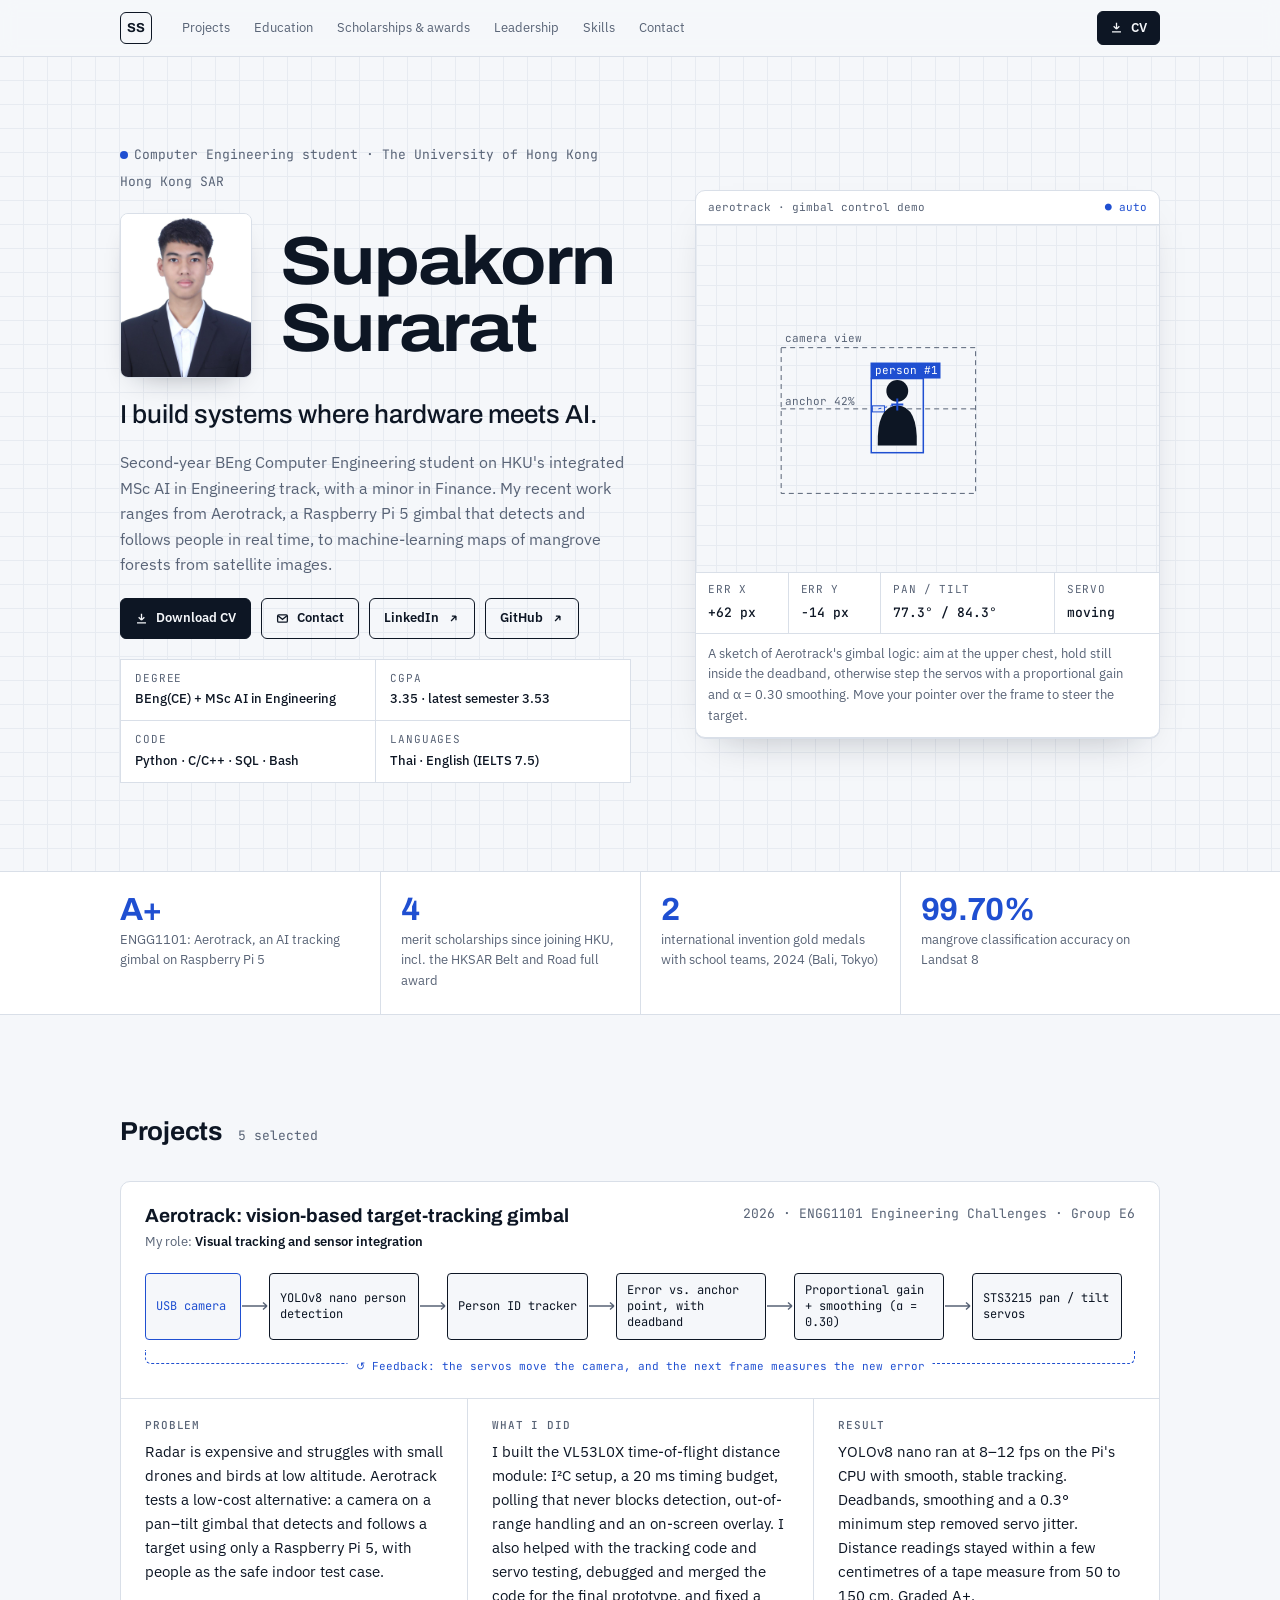
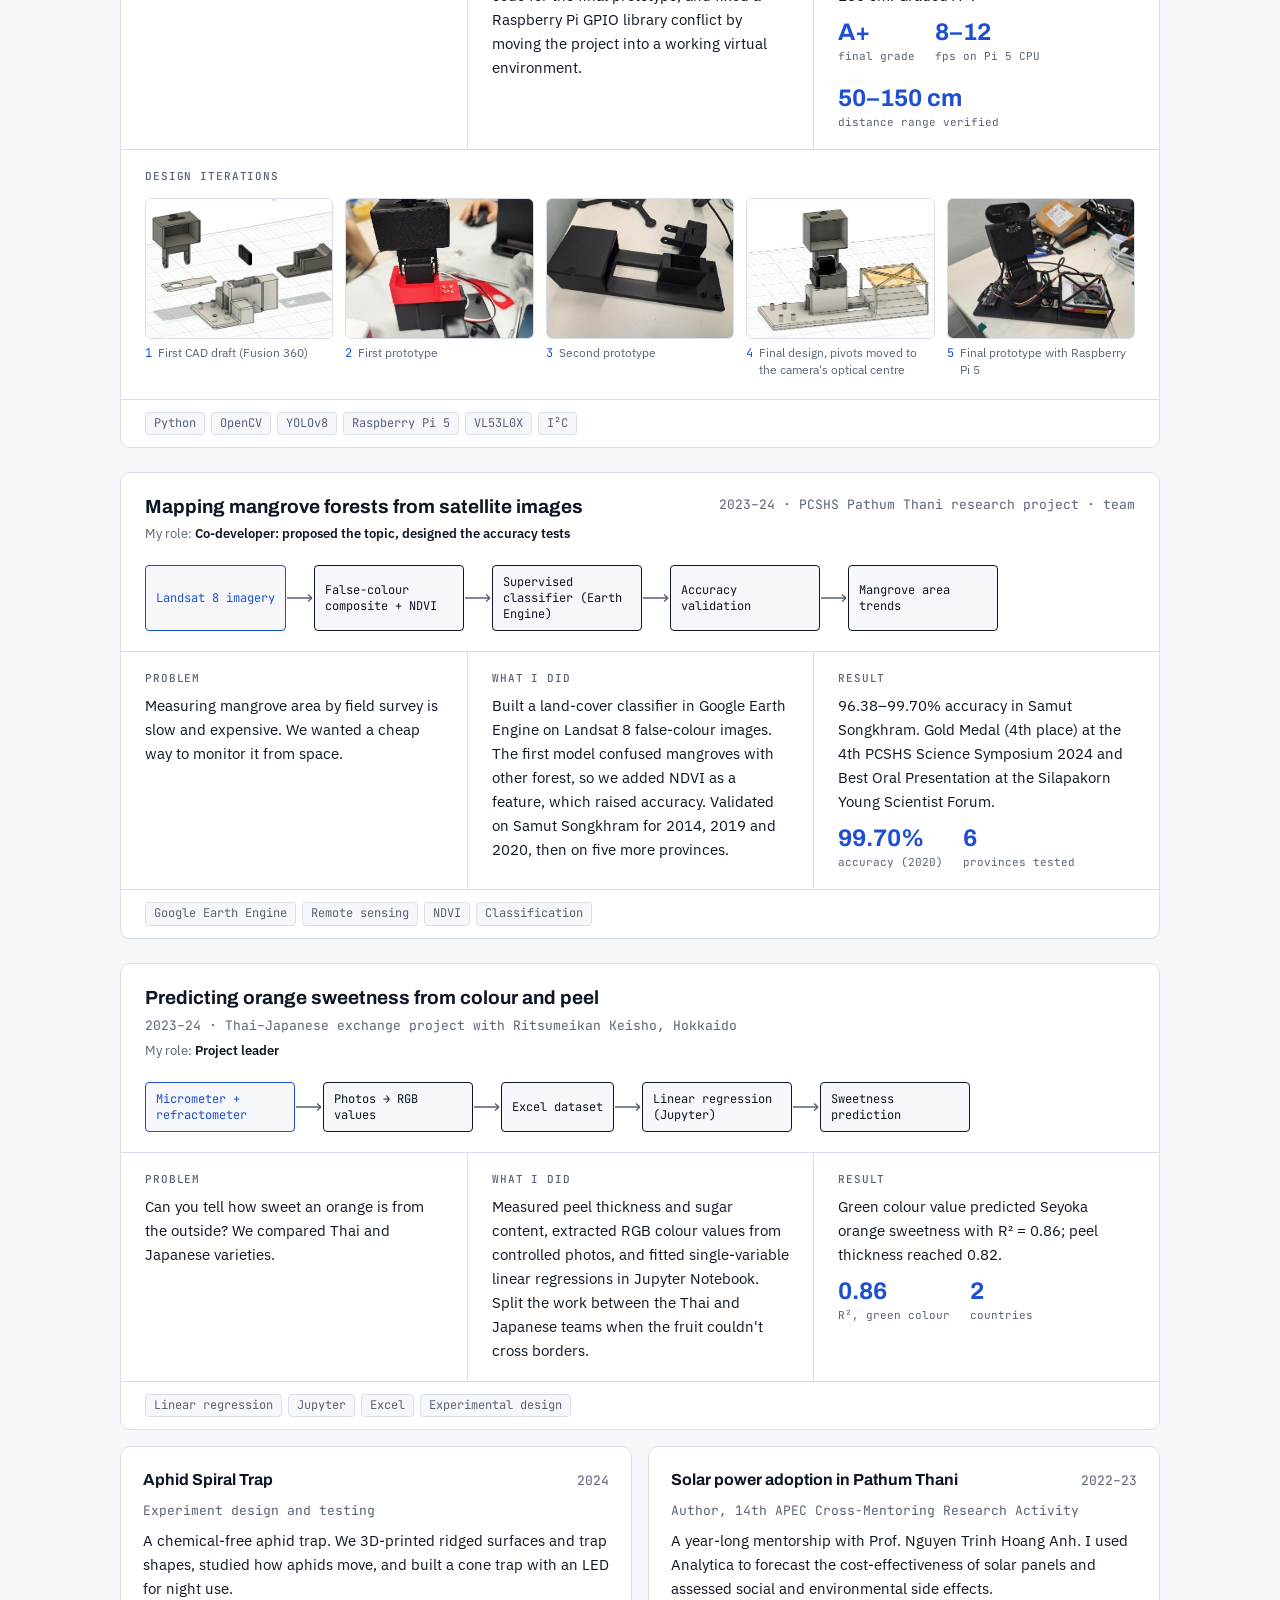
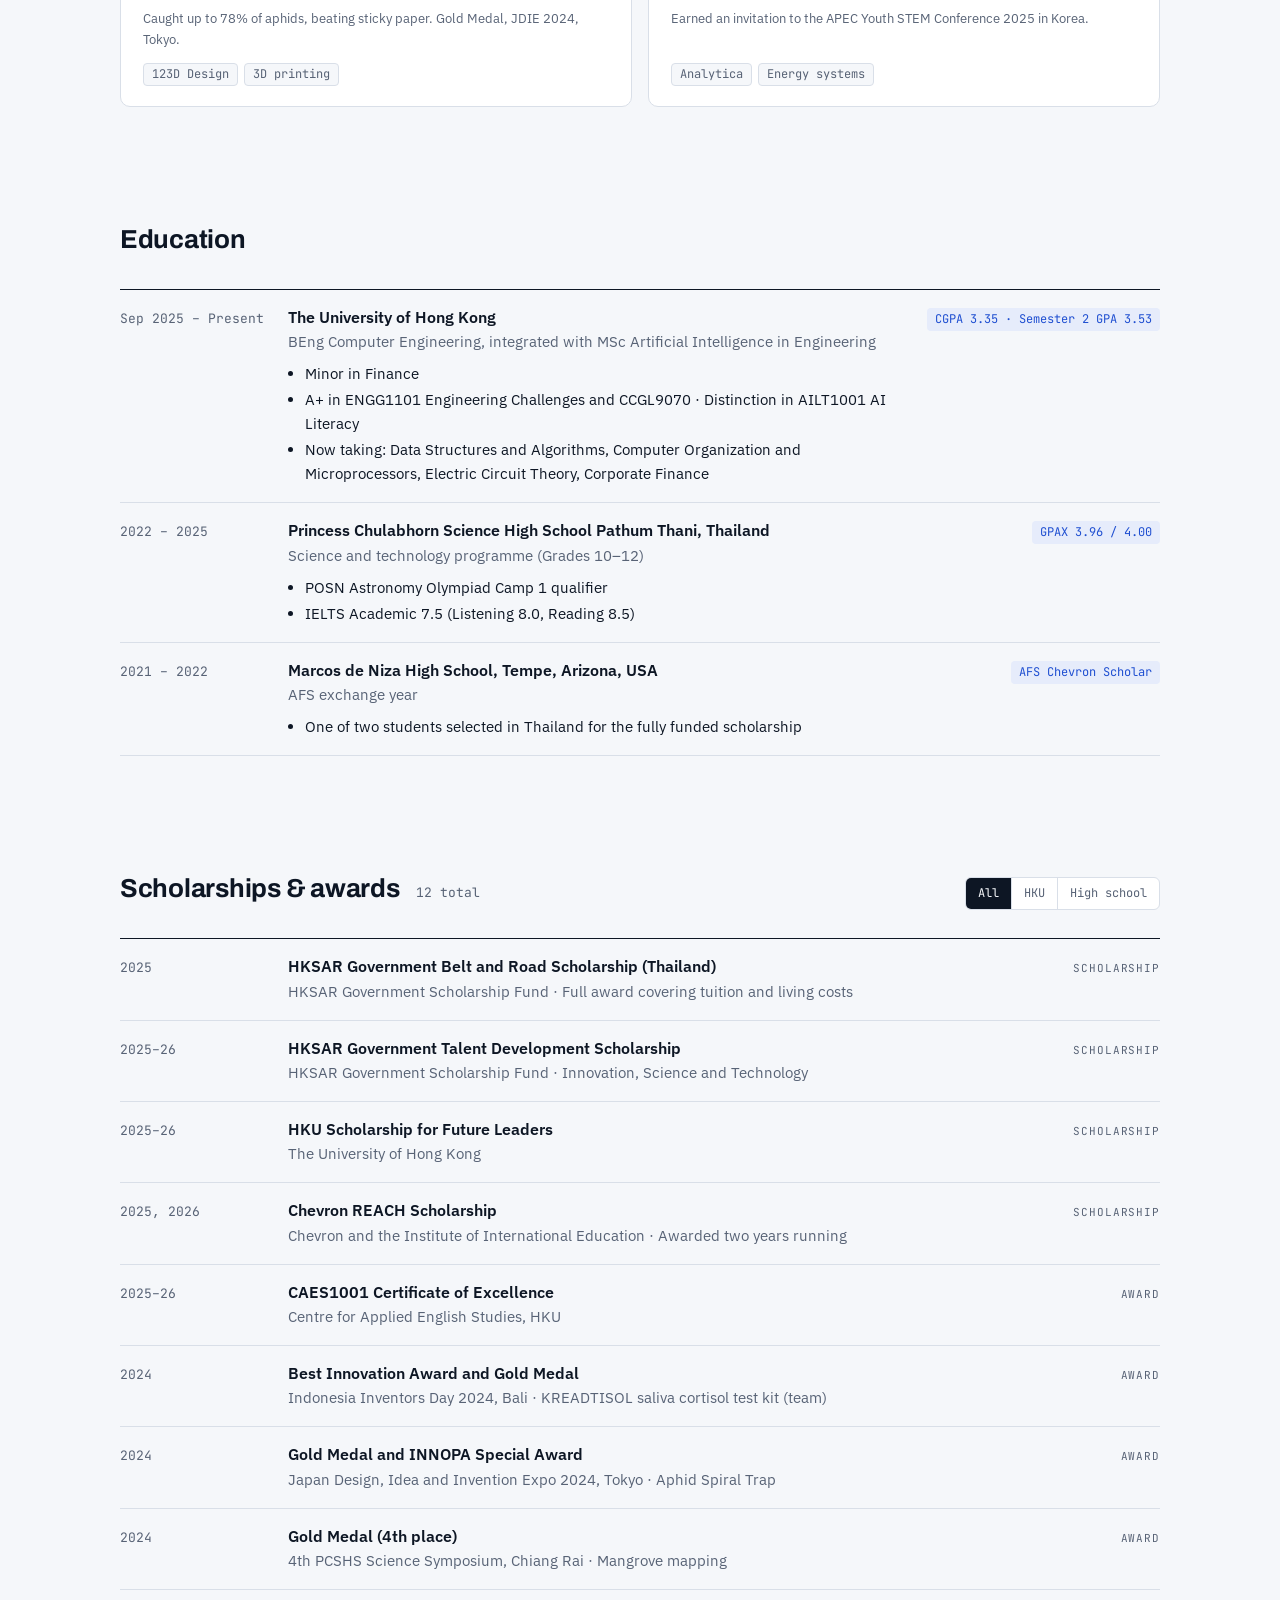
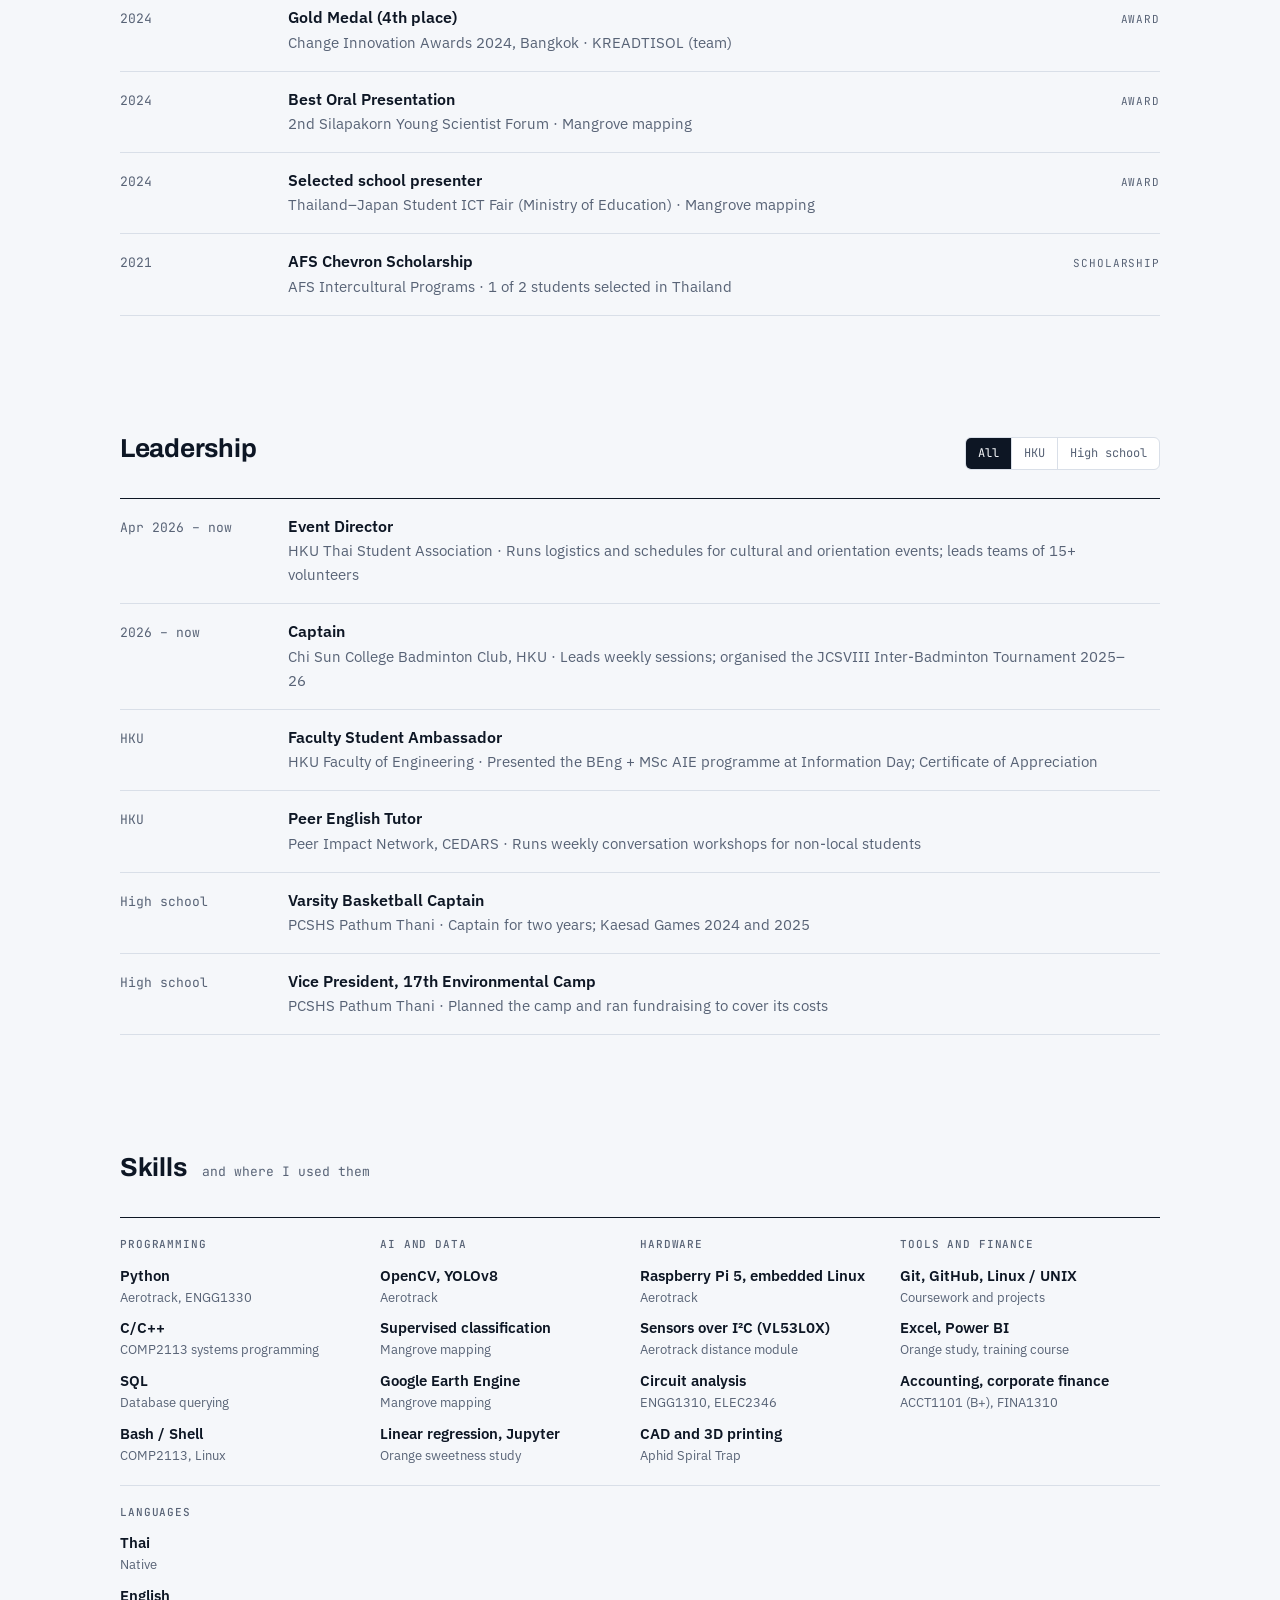
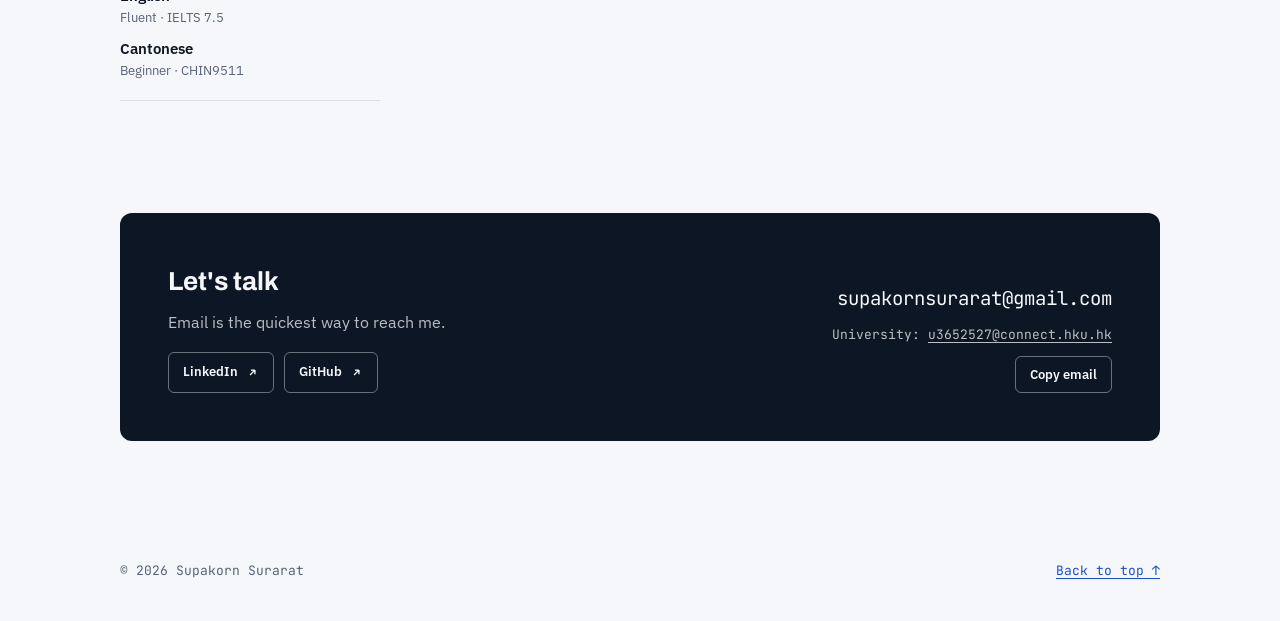
==== index.html @ d12eb5bb "Add files via upload" ====
<!doctype html>
<html lang="en">
<head>
  <meta charset="utf-8">
  <meta name="viewport" content="width=device-width, initial-scale=1, viewport-fit=cover">
  <title>Supakorn Surarat · Computer Engineering, HKU</title>
  <meta name="description" content="Supakorn Surarat: Computer Engineering student at HKU building systems where hardware meets AI. Projects, education, scholarships and awards.">
  <meta property="og:title" content="Supakorn Surarat · Computer Engineering, HKU">
  <meta property="og:description" content="Projects, education, scholarships and awards. Building systems where hardware meets AI.">
  <meta property="og:type" content="website">
  <meta name="theme-color" content="#0d1624">
  <link rel="icon" href="data:image/svg+xml,%3Csvg xmlns='http://www.w3.org/2000/svg' viewBox='0 0 32 32'%3E%3Crect x='1' y='1' width='30' height='30' rx='6' fill='%230d1624'/%3E%3Ctext x='16' y='21' font-family='Arial,Helvetica,sans-serif' font-weight='700' font-size='13' text-anchor='middle' fill='%23ffffff'%3ESS%3C/text%3E%3C/svg%3E">
  <link rel="preconnect" href="https://fonts.googleapis.com">
  <link rel="preconnect" href="https://fonts.gstatic.com" crossorigin>
  <link rel="stylesheet" href="https://fonts.googleapis.com/css2?family=Archivo:wdth,wght@100..125,500..700&family=IBM+Plex+Sans:wght@400;500;600&family=JetBrains+Mono:wght@400;500&display=swap">
  <link rel="stylesheet" href="styles.css">
</head>
<body>
  <a class="skip" href="#main">Skip to content</a>
  <header class="topbar" id="topbar"></header>
  <div id="app"></div>
  <script src="content.js"></script>
  <script src="script.js"></script>
</body>
</html>
---- styles.css ----
/* Layout: sticky top bar, a two-column hero (identity left, live tracker demo
   right on a blueprint grid), then full-width sections in one reading column.
   Visual language: engineering drawing. Hairlines, monospace annotations,
   one signal colour (cobalt) for figures, links and the control loop. */
:root {
  --bg: #f5f7fa;
  --surface: #ffffff;
  --ink: #0d1624;
  --muted: #586376;
  --line: #d9dfe8;
  --grid: #e7ebf1;
  --signal: #1f4fd1;
  --signal-soft: #e6ecfb;
  --mark: #fff1c2;

  --font-display: "Archivo", "Helvetica Neue", Arial, sans-serif;
  --font-body: "IBM Plex Sans", system-ui, -apple-system, "Segoe UI", sans-serif;
  --font-mono: "JetBrains Mono", ui-monospace, "SFMono-Regular", Menlo, monospace;

  --step--2: 0.6875rem;
  --step--1: 0.8125rem;
  --step-0: 1rem;
  --step-1: 1.1875rem;
  --step-2: 1.625rem;
  --step-4: clamp(2.5rem, 6vw, 4.25rem);
  --wrap: 1120px;
}
@media (prefers-color-scheme: dark) {
  :root:not([data-theme="light"]) {
    --bg: #0a0f17; --surface: #101722; --ink: #e5eaf2; --muted: #8b96a8;
    --line: #1f2a3a; --grid: #131c29; --signal: #7fa2ff; --signal-soft: #16213a; --mark: #4a3f17;
    color-scheme: dark;
  }
}
:root[data-theme="dark"] {
  --bg: #0a0f17; --surface: #101722; --ink: #e5eaf2; --muted: #8b96a8;
  --line: #1f2a3a; --grid: #131c29; --signal: #7fa2ff; --signal-soft: #16213a; --mark: #4a3f17;
  color-scheme: dark;
}

* { box-sizing: border-box; }
html { scroll-behavior: smooth; }
@media (prefers-reduced-motion: reduce) { html { scroll-behavior: auto; } * { transition: none !important; } }
body {
  margin: 0;
  background: var(--bg);
  color: var(--ink);
  font-family: var(--font-body);
  font-size: var(--step-0);
  line-height: 1.6;
  -webkit-font-smoothing: antialiased;
}
a { color: var(--signal); text-underline-offset: 3px; }
a:hover { text-decoration-thickness: 2px; }
:focus-visible { outline: 2px solid var(--signal); outline-offset: 3px; border-radius: 2px; }
.skip { position: absolute; left: -9999px; }
.skip:focus { left: 16px; top: 16px; background: var(--surface); padding: 8px 12px; z-index: 20; }
.ph { background: var(--mark); border-radius: 2px; padding: 0 2px; }
.wrap { max-width: var(--wrap); margin: 0 auto; padding-inline: clamp(16px, 4vw, 40px); }
.mono { font-family: var(--font-mono); }
.icon { width: 1em; height: 1em; flex: none; }

/* ---------- Top bar ---------- */
.topbar {
  position: sticky; top: env(safe-area-inset-top, 0px); z-index: 10;
  background: color-mix(in srgb, var(--bg) 88%, transparent);
  backdrop-filter: blur(8px);
  border-bottom: 1px solid var(--line);
}
.topbar .wrap { display: flex; align-items: center; gap: 20px; height: 56px; }
.mono-mark {
  display: inline-grid; place-items: center; width: 32px; height: 32px;
  border: 1.5px solid var(--ink); border-radius: 6px;
  font-family: var(--font-display); font-weight: 700; font-size: 0.8125rem; letter-spacing: 0.02em;
  color: var(--ink); text-decoration: none; flex: none;
}
.nav { display: flex; gap: 4px; overflow-x: auto; scrollbar-width: none; min-width: 0; flex: 1; }
.nav::-webkit-scrollbar { display: none; }
.nav a {
  color: var(--muted); text-decoration: none; white-space: nowrap;
  font-size: var(--step--1); padding: 6px 10px; border-radius: 6px;
}
.nav a:hover { color: var(--ink); background: var(--grid); }
.nav a.active { color: var(--ink); font-weight: 600; }

.btn {
  display: inline-flex; align-items: center; gap: 8px; white-space: nowrap;
  padding: 9px 14px; border-radius: 6px;
  font-size: var(--step--1); font-weight: 600; text-decoration: none;
  border: 1px solid var(--ink); color: var(--ink); background: transparent;
  font-family: var(--font-body); cursor: pointer;
}
.btn:hover { background: var(--grid); text-decoration: none; }
.btn-primary { background: var(--ink); color: var(--bg); }
.btn-primary:hover { background: var(--signal); border-color: var(--signal); color: var(--bg); }
.topbar .btn { padding: 6px 12px; }

/* ---------- Hero ---------- */
.hero {
  border-bottom: 1px solid var(--line);
  background-image:
    linear-gradient(var(--grid) 1px, transparent 1px),
    linear-gradient(90deg, var(--grid) 1px, transparent 1px);
  background-size: 24px 24px;
  background-position: -1px -1px;
}
.hero .wrap {
  display: grid; grid-template-columns: minmax(0, 1.1fr) minmax(0, 1fr);
  gap: clamp(32px, 5vw, 64px); align-items: center;
  padding-block: clamp(40px, 7vw, 88px);
}
.hero-id { display: flex; flex-direction: column; gap: 20px; min-width: 0; }
.eyebrow {
  font-family: var(--font-mono); font-size: var(--step--1); color: var(--muted);
  display: flex; flex-wrap: wrap; gap: 6px 16px; align-items: center;
}
.eyebrow .dot { width: 8px; height: 8px; border-radius: 50%; background: var(--signal); display: inline-block; margin-right: 6px; }
.name {
  font-family: var(--font-display); font-weight: 700; font-stretch: 112%;
  font-size: var(--step-4); line-height: 0.98; letter-spacing: -0.025em;
  margin: 0; text-wrap: balance;
}
.headline { font-family: var(--font-display); font-weight: 500; font-size: var(--step-2); line-height: 1.25; margin: 0; text-wrap: balance; }
.intro { margin: 0; color: var(--muted); max-width: 58ch; }
.hero-actions { display: flex; flex-wrap: wrap; gap: 10px; }

.facts {
  margin: 0; display: grid; grid-template-columns: repeat(2, minmax(0, 1fr));
  border-top: 1px solid var(--line); border-left: 1px solid var(--line);
  background: var(--surface);
}
.facts div { padding: 10px 14px; border-right: 1px solid var(--line); border-bottom: 1px solid var(--line); min-width: 0; }
.facts dt { font-family: var(--font-mono); font-size: var(--step--2); text-transform: uppercase; letter-spacing: 0.08em; color: var(--muted); }
.facts dd { margin: 2px 0 0; font-size: var(--step--1); font-weight: 500; }

/* Tracker demo panel */
.demo {
  background: var(--surface); border: 1px solid var(--line); border-radius: 10px;
  overflow: hidden; min-width: 0;
  box-shadow: 0 1px 0 var(--line), 0 18px 40px -24px rgba(13, 22, 36, 0.35);
}
.demo-bar {
  display: flex; justify-content: space-between; gap: 12px; align-items: center;
  padding: 8px 12px; border-bottom: 1px solid var(--line);
  font-family: var(--font-mono); font-size: var(--step--2); color: var(--muted);
}
.demo-bar .live { color: var(--signal); }
.demo canvas { display: block; width: 100%; aspect-ratio: 4 / 3; max-width: 100%; cursor: crosshair; touch-action: none; background: var(--bg); }
.readout {
  display: grid; grid-template-columns: minmax(0, 0.8fr) minmax(0, 0.8fr) minmax(0, 1.5fr) minmax(0, 0.9fr);
  border-top: 1px solid var(--line);
  font-family: var(--font-mono); font-variant-numeric: tabular-nums;
}
.readout div { padding: 8px 12px; border-right: 1px solid var(--line); min-width: 0; }
.readout div:last-child { border-right: 0; }
.readout span { display: block; font-size: var(--step--2); color: var(--muted); text-transform: uppercase; letter-spacing: 0.06em; }
.readout b { font-weight: 500; font-size: var(--step--1); white-space: nowrap; }
.demo-caption { margin: 0; padding: 10px 12px; font-size: var(--step--1); color: var(--muted); border-top: 1px solid var(--line); }

/* ---------- Highlights strip ---------- */
.strip { border-bottom: 1px solid var(--line); background: var(--surface); }
.strip ul {
  list-style: none; margin: 0 auto; padding-block: 0;
  display: grid; grid-template-columns: repeat(4, minmax(0, 1fr));
}
.strip li { padding: 22px 20px 22px 0; display: flex; flex-direction: column; gap: 4px; min-width: 0; }
.strip li + li { padding-left: 20px; border-left: 1px solid var(--line); }
.strip .fig { font-family: var(--font-display); font-weight: 700; font-size: 2rem; line-height: 1; color: var(--signal); font-variant-numeric: tabular-nums; letter-spacing: -0.02em; }
.strip .lbl { font-size: var(--step--1); color: var(--muted); }

/* ---------- Sections ---------- */
main { display: flex; flex-direction: column; gap: clamp(64px, 9vw, 112px); padding-block: clamp(56px, 8vw, 96px); }
section { scroll-margin-top: 72px; }
.sec-head { display: flex; align-items: baseline; gap: 16px; flex-wrap: wrap; margin-bottom: 28px; }
.sec-head h2 { font-family: var(--font-display); font-weight: 700; font-size: var(--step-2); letter-spacing: -0.01em; margin: 0; }
.sec-head .tag { font-family: var(--font-mono); font-size: var(--step--1); color: var(--muted); }
.sec-head .filters { margin-left: auto; }

/* Case studies */
.cases { display: flex; flex-direction: column; gap: 24px; }
.case { background: var(--surface); border: 1px solid var(--line); border-radius: 10px; overflow: hidden; }
.case-head { padding: 22px 24px 0; display: flex; flex-wrap: wrap; justify-content: space-between; gap: 6px 20px; }
.case-head h3 { margin: 0; font-family: var(--font-display); font-size: var(--step-1); font-weight: 700; line-height: 1.3; }
.case-head .meta { font-family: var(--font-mono); font-size: var(--step--1); color: var(--muted); }
.case-role { padding: 4px 24px 0; margin: 0; font-size: var(--step--1); color: var(--muted); }
.case-role b { color: var(--ink); font-weight: 600; }

.flow-wrap { padding: 20px 24px; overflow-x: auto; }
.flow { display: flex; align-items: stretch; gap: 0; min-width: min-content; }
.node {
  border: 1px solid var(--ink); border-radius: 4px; background: var(--bg);
  padding: 8px 10px; font-family: var(--font-mono); font-size: 0.75rem; line-height: 1.35;
  display: flex; align-items: center; max-width: 150px; min-width: 96px;
}
.node:first-child { border-color: var(--signal); color: var(--signal); }
.arrow { flex: none; width: 28px; display: grid; place-items: center; color: var(--muted); }
.arrow svg { width: 28px; height: 10px; }
.loopback {
  margin-top: 10px; border: 1px dashed var(--signal); border-top: 0; height: 14px;
  border-radius: 0 0 6px 6px; position: relative;
}
.loopback span {
  position: absolute; left: 50%; top: 8px; transform: translateX(-50%);
  background: var(--surface); padding: 0 8px; white-space: nowrap;
  font-family: var(--font-mono); font-size: var(--step--2); color: var(--signal);
}
.loop-pad { height: 14px; }

.case-body {
  display: grid; grid-template-columns: repeat(3, minmax(0, 1fr));
  border-top: 1px solid var(--line);
}
.case-body > div { padding: 18px 24px; min-width: 0; }
.case-body > div + div { border-left: 1px solid var(--line); }
.case-body h4 { margin: 0 0 6px; font-family: var(--font-mono); font-weight: 500; font-size: var(--step--2); text-transform: uppercase; letter-spacing: 0.08em; color: var(--muted); }
.case-body p { margin: 0; font-size: 0.9375rem; }
.metrics { display: flex; gap: 20px; margin-top: 12px; flex-wrap: wrap; }
.metrics div { display: flex; flex-direction: column; }
.metrics b { font-family: var(--font-display); font-size: 1.5rem; line-height: 1; color: var(--signal); }
.metrics span { font-size: var(--step--2); color: var(--muted); font-family: var(--font-mono); margin-top: 4px; }
.case-foot { border-top: 1px solid var(--line); padding: 12px 24px; }

.tags { display: flex; flex-wrap: wrap; gap: 6px; margin: 0; padding: 0; list-style: none; }
.tags li { font-family: var(--font-mono); font-size: 0.75rem; color: var(--muted); border: 1px solid var(--line); border-radius: 4px; padding: 1px 8px; background: var(--bg); }

.more { display: grid; grid-template-columns: repeat(2, minmax(0, 1fr)); gap: 16px; margin-top: 16px; }
.card { background: var(--surface); border: 1px solid var(--line); border-radius: 10px; padding: 20px 22px; display: flex; flex-direction: column; gap: 8px; min-width: 0; }
.card .top { display: flex; justify-content: space-between; gap: 12px; align-items: baseline; }
.card h3 { margin: 0; font-family: var(--font-display); font-size: var(--step-0); font-weight: 700; }
.card .yr, .card .role { font-family: var(--font-mono); font-size: var(--step--1); color: var(--muted); }
.card p { margin: 0; font-size: 0.9375rem; }
.card .outcome { color: var(--muted); font-size: var(--step--1); }
.card .tags { margin-top: auto; padding-top: 4px; }

/* Dated rows: education, honours, leadership */
.rows { border-top: 1px solid var(--ink); }
.row {
  display: grid; grid-template-columns: 9rem minmax(0, 1fr) auto; gap: 8px 24px;
  padding: 16px 0; border-bottom: 1px solid var(--line); align-items: baseline;
}
.row .when { font-family: var(--font-mono); font-size: var(--step--1); color: var(--muted); font-variant-numeric: tabular-nums; }
.row h3 { margin: 0; font-size: var(--step-0); font-weight: 600; line-height: 1.4; }
.row .org { margin: 2px 0 0; color: var(--muted); font-size: 0.9375rem; }
.row ul { margin: 8px 0 0; padding-left: 1.1em; display: flex; flex-direction: column; gap: 2px; font-size: 0.9375rem; max-width: 70ch; }
.badge {
  justify-self: end; white-space: nowrap;
  font-family: var(--font-mono); font-size: 0.75rem; color: var(--signal);
  background: var(--signal-soft); padding: 2px 8px; border-radius: 4px;
}
.kind { justify-self: end; font-family: var(--font-mono); font-size: var(--step--2); text-transform: uppercase; letter-spacing: 0.08em; color: var(--muted); }
.row[hidden] { display: none; }

.filters { display: inline-flex; border: 1px solid var(--line); border-radius: 6px; overflow: hidden; background: var(--surface); }
.filters button {
  font: inherit; font-family: var(--font-mono); font-size: 0.75rem; color: var(--muted);
  background: none; border: 0; padding: 6px 12px; cursor: pointer;
}
.filters button + button { border-left: 1px solid var(--line); }
.filters button[aria-pressed="true"] { background: var(--ink); color: var(--bg); }

/* Skills with evidence */
.skills { display: grid; grid-template-columns: repeat(auto-fit, minmax(240px, 1fr)); gap: 0; border-top: 1px solid var(--ink); }
.skill-group { padding: 18px 20px 18px 0; border-bottom: 1px solid var(--line); min-width: 0; }
.skill-group h3 { margin: 0 0 10px; font-family: var(--font-mono); font-weight: 500; font-size: var(--step--2); text-transform: uppercase; letter-spacing: 0.08em; color: var(--muted); }
.skill-group dl { margin: 0; display: flex; flex-direction: column; gap: 8px; }
.skill-group dt { font-weight: 600; font-size: 0.9375rem; }
.skill-group dd { margin: 0; font-size: var(--step--1); color: var(--muted); }

/* Contact */
.contact { background: var(--ink); color: var(--bg); border-radius: 12px; padding: clamp(24px, 5vw, 48px); display: grid; grid-template-columns: minmax(0, 1fr) auto; gap: 24px; align-items: end; }
.contact h2 { font-family: var(--font-display); font-weight: 700; font-size: var(--step-2); margin: 0 0 8px; }
.contact p { margin: 0; opacity: 0.75; max-width: 46ch; }
.contact .email { font-family: var(--font-mono); font-size: var(--step-1); color: var(--bg); text-decoration: none; word-break: break-all; }
.contact .row-links { display: flex; flex-wrap: wrap; gap: 10px; margin-top: 16px; }
.contact .btn { border-color: color-mix(in srgb, var(--bg) 40%, transparent); color: var(--bg); }
.contact .btn:hover { background: color-mix(in srgb, var(--bg) 12%, transparent); }
.contact .email-2 { font-family: var(--font-mono); font-size: var(--step--1); opacity: 0.75; word-break: break-all; }
.contact .email-2 a { color: var(--bg); }
.contact-side { display: flex; flex-direction: column; gap: 10px; align-items: flex-end; }

footer .wrap { display: flex; justify-content: space-between; flex-wrap: wrap; gap: 8px; padding-block: 24px 40px; font-size: var(--step--1); color: var(--muted); font-family: var(--font-mono); }

/* ---------- Narrow screens ---------- */
@media (max-width: 900px) {
  .hero .wrap { grid-template-columns: minmax(0, 1fr); }
  .strip ul { grid-template-columns: repeat(2, minmax(0, 1fr)); }
  .strip li:nth-child(3) { padding-left: 0; border-left: 0; }
  .strip li:nth-child(n+3) { border-top: 1px solid var(--line); }
  .case-body { grid-template-columns: minmax(0, 1fr); }
  .case-body > div + div { border-left: 0; border-top: 1px solid var(--line); }
  .contact { grid-template-columns: minmax(0, 1fr); }
  .contact-side { align-items: flex-start; }
}
@media (max-width: 600px) {
  .topbar .btn-cv-label { display: none; }
  .more { grid-template-columns: minmax(0, 1fr); }
  .row { grid-template-columns: minmax(0, 1fr); gap: 2px; }
  .badge, .kind { justify-self: start; margin-top: 6px; }
  .facts { grid-template-columns: minmax(0, 1fr); }
  .readout { grid-template-columns: repeat(2, minmax(0, 1fr)); }
  .readout div:nth-child(2) { border-right: 0; }
  .readout div:nth-child(-n+2) { border-bottom: 1px solid var(--line); }
  .sec-head .filters { margin-left: 0; }
}

@media print {
  .topbar, .demo, .filters, .hero-actions, .skip { display: none !important; }
  .hero { background: none; }
  .hero .wrap { grid-template-columns: 1fr; padding-block: 0 16px; }
  .row[hidden] { display: grid !important; }
  .case, .card { break-inside: avoid; }
  .contact { background: none; color: var(--ink); border: 1px solid var(--line); }
  .contact .email { color: var(--ink); }
}

/* Design-iteration gallery inside a case study (a real sequence, so numbered) */
.gallery-wrap { border-top: 1px solid var(--line); padding: 18px 24px 20px; }
.gallery-wrap h4 { margin: 0 0 12px; font-family: var(--font-mono); font-weight: 500; font-size: var(--step--2); text-transform: uppercase; letter-spacing: 0.08em; color: var(--muted); }
.gallery { list-style: none; margin: 0; padding: 0; display: grid; grid-template-columns: repeat(5, minmax(0, 1fr)); gap: 12px; }
.gallery figure { margin: 0; display: flex; flex-direction: column; gap: 6px; }
.gallery img { width: 100%; max-width: 100%; aspect-ratio: 4 / 3; object-fit: cover; border-radius: 6px; border: 1px solid var(--line); background: var(--bg); display: block; }
.gallery figcaption { font-size: 0.75rem; color: var(--muted); line-height: 1.4; display: flex; gap: 6px; }
.gallery figcaption span { font-family: var(--font-mono); color: var(--signal); }
@media (max-width: 900px) { .gallery { grid-template-columns: repeat(3, minmax(0, 1fr)); } }
@media (max-width: 600px) { .gallery { grid-template-columns: repeat(2, minmax(0, 1fr)); } }

/* Headshot beside the name */
.id-row { display: flex; align-items: center; gap: clamp(16px, 3vw, 28px); }
.id-row .name { min-width: 0; }
.portrait {
  width: clamp(96px, 12vw, 132px); height: auto; aspect-ratio: 4 / 5; max-width: 100%;
  object-fit: cover; object-position: 50% 20%; flex: none;
  border-radius: 8px; border: 1px solid var(--line); background: var(--surface);
  box-shadow: 0 12px 28px -18px rgba(13, 22, 36, 0.45);
}
@media (max-width: 600px) {
  .id-row { flex-direction: column; align-items: flex-start; }
  .portrait { width: 112px; }
}
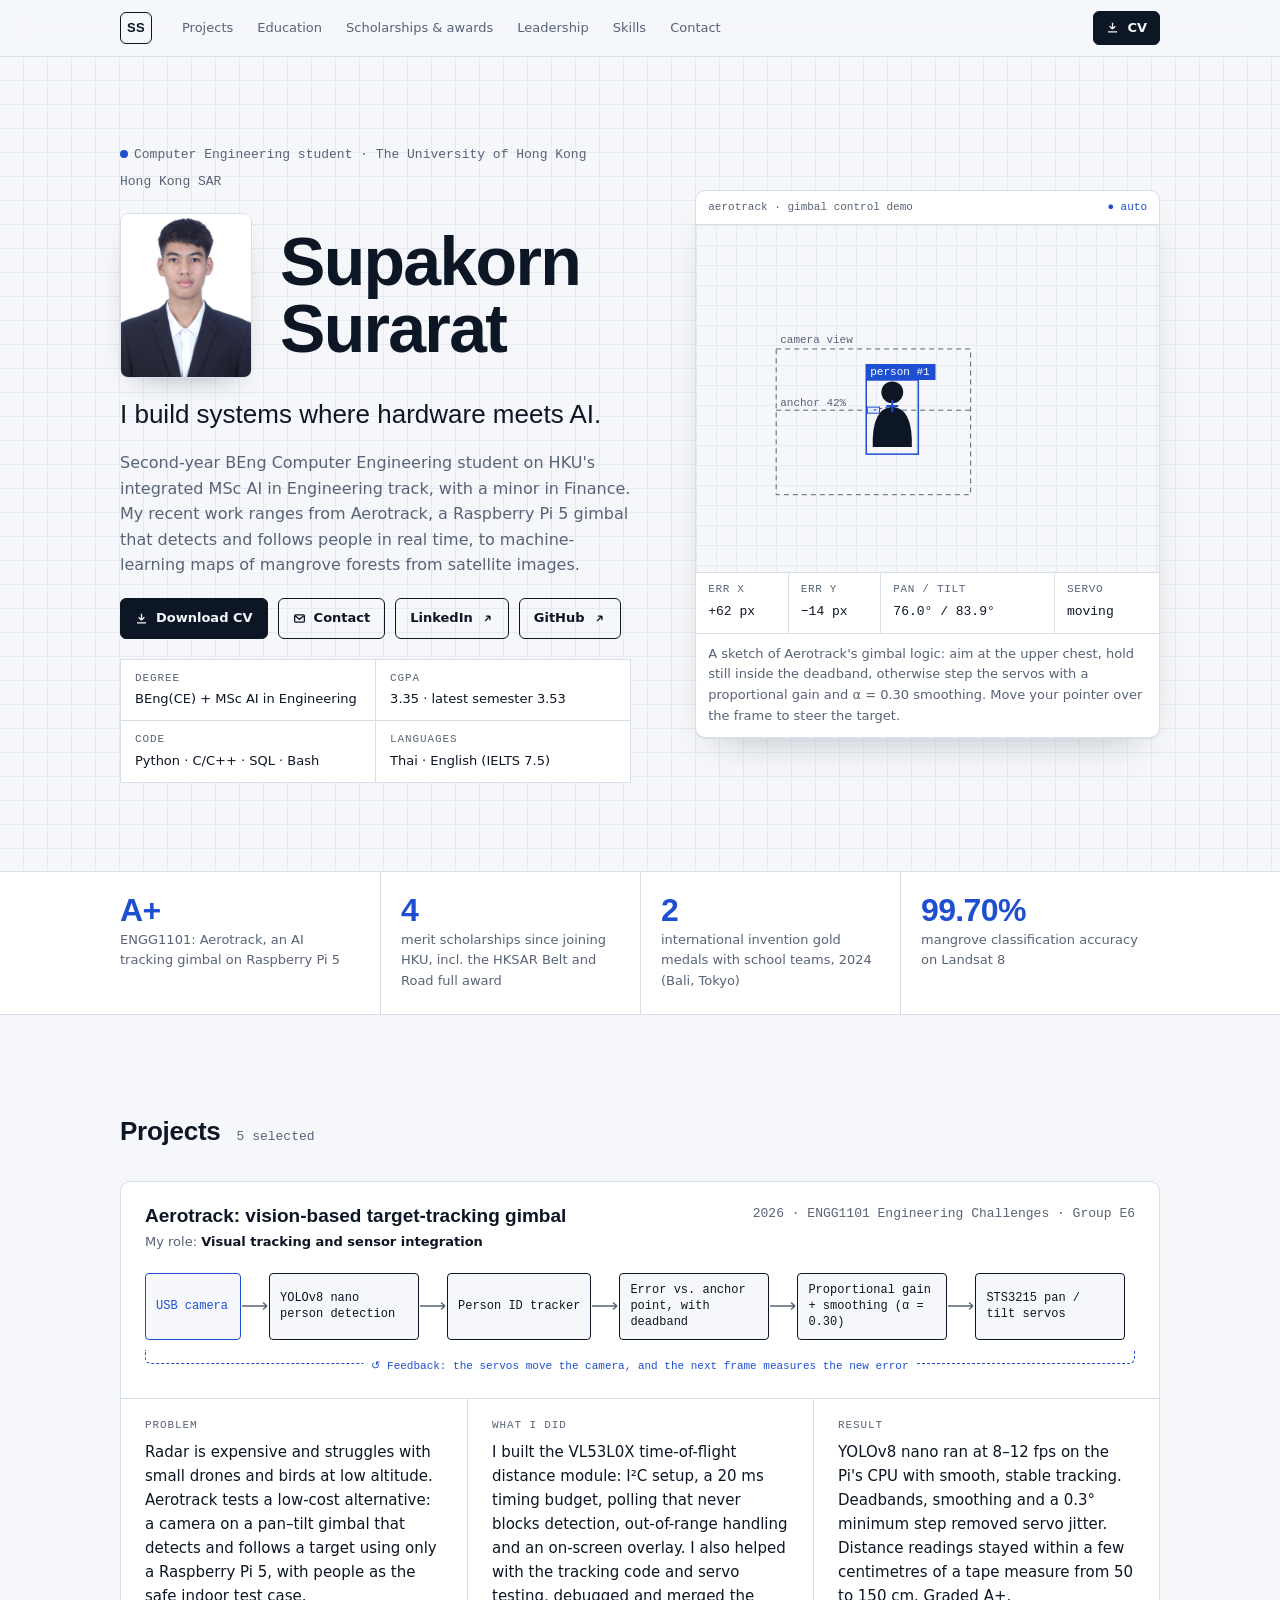
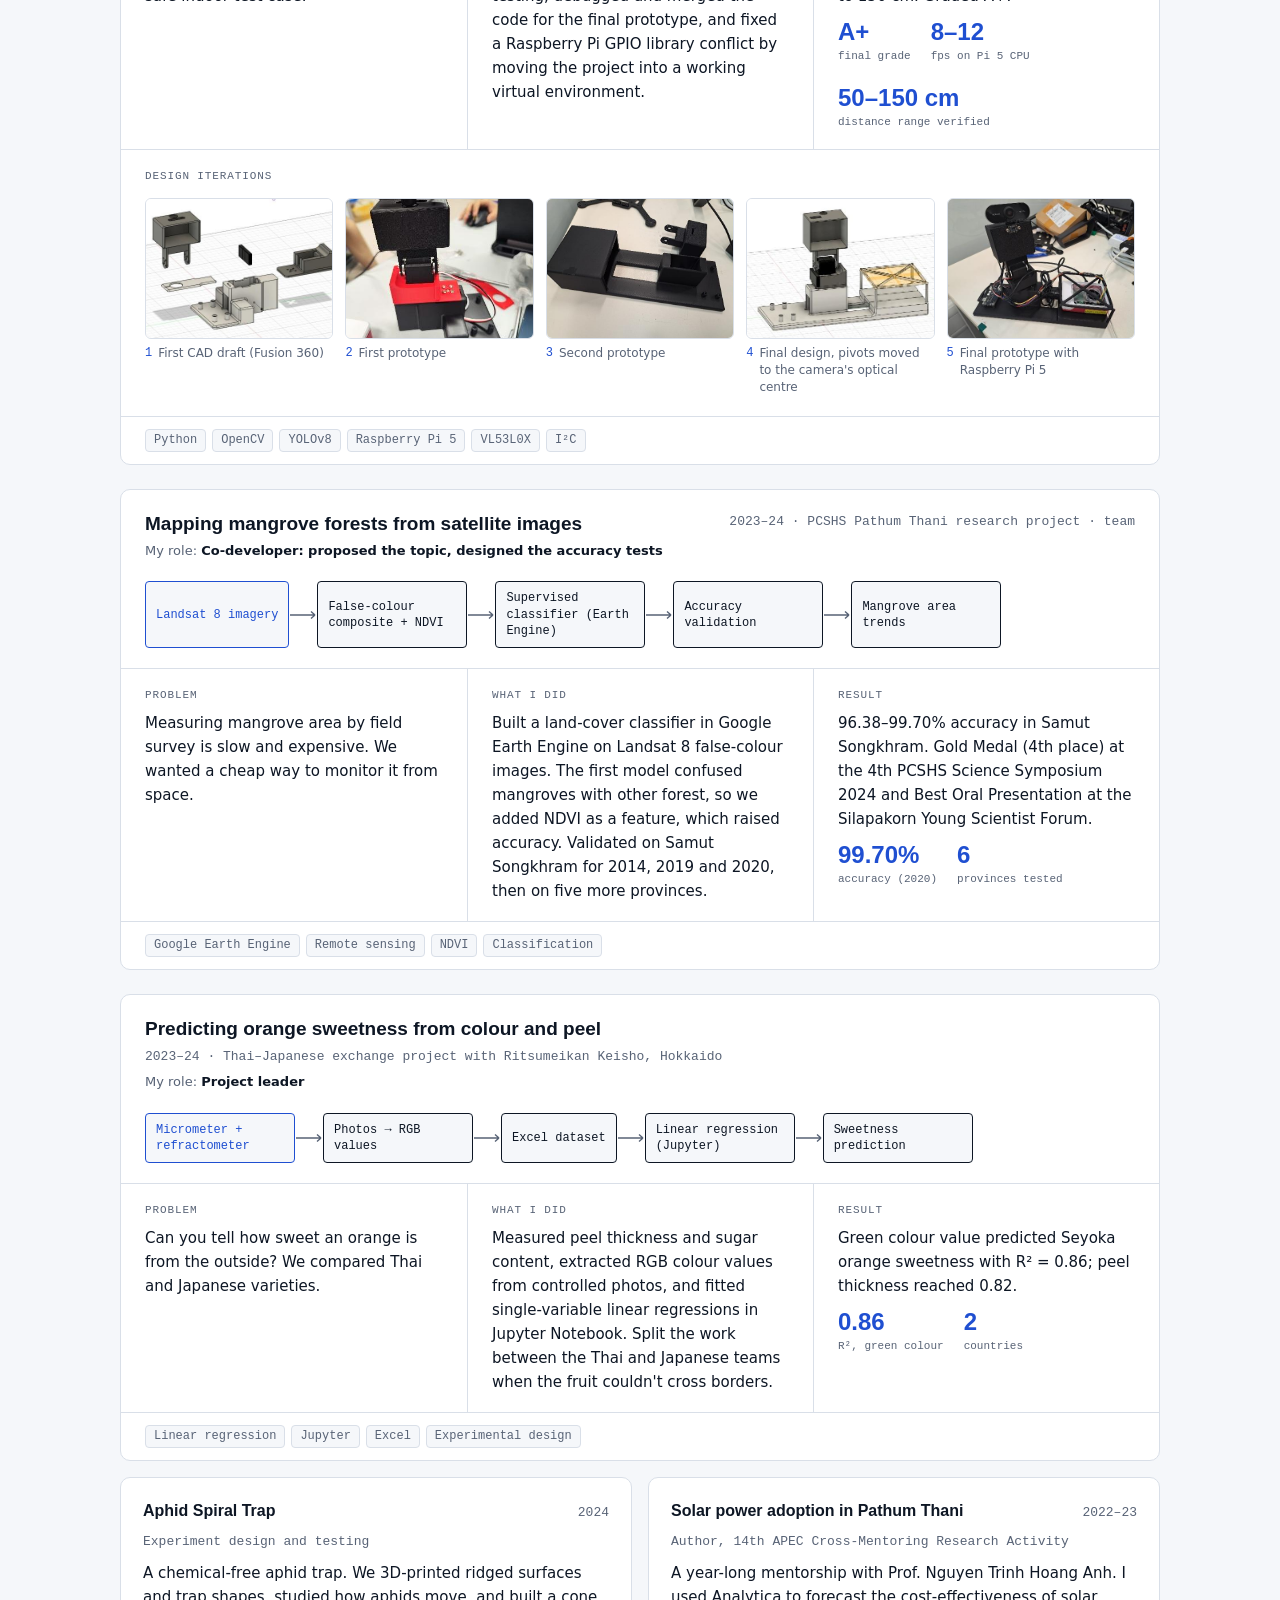
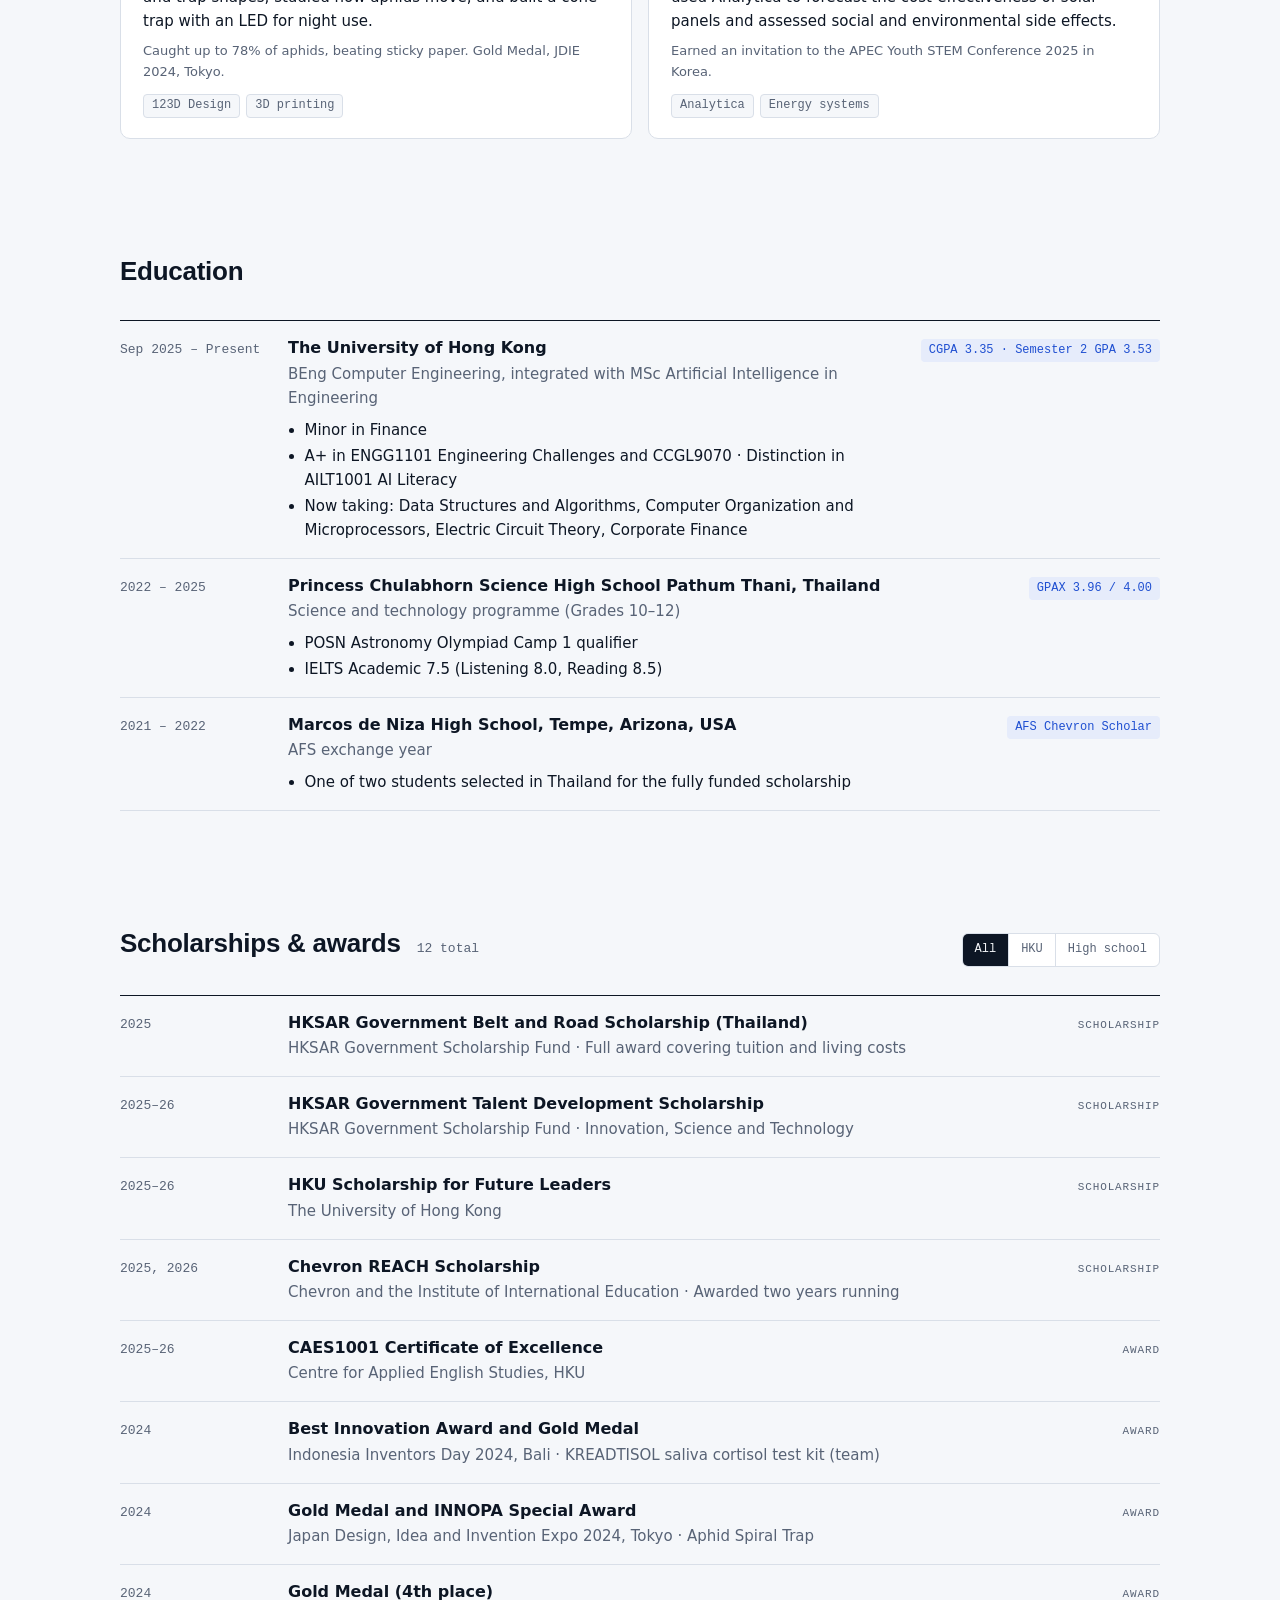
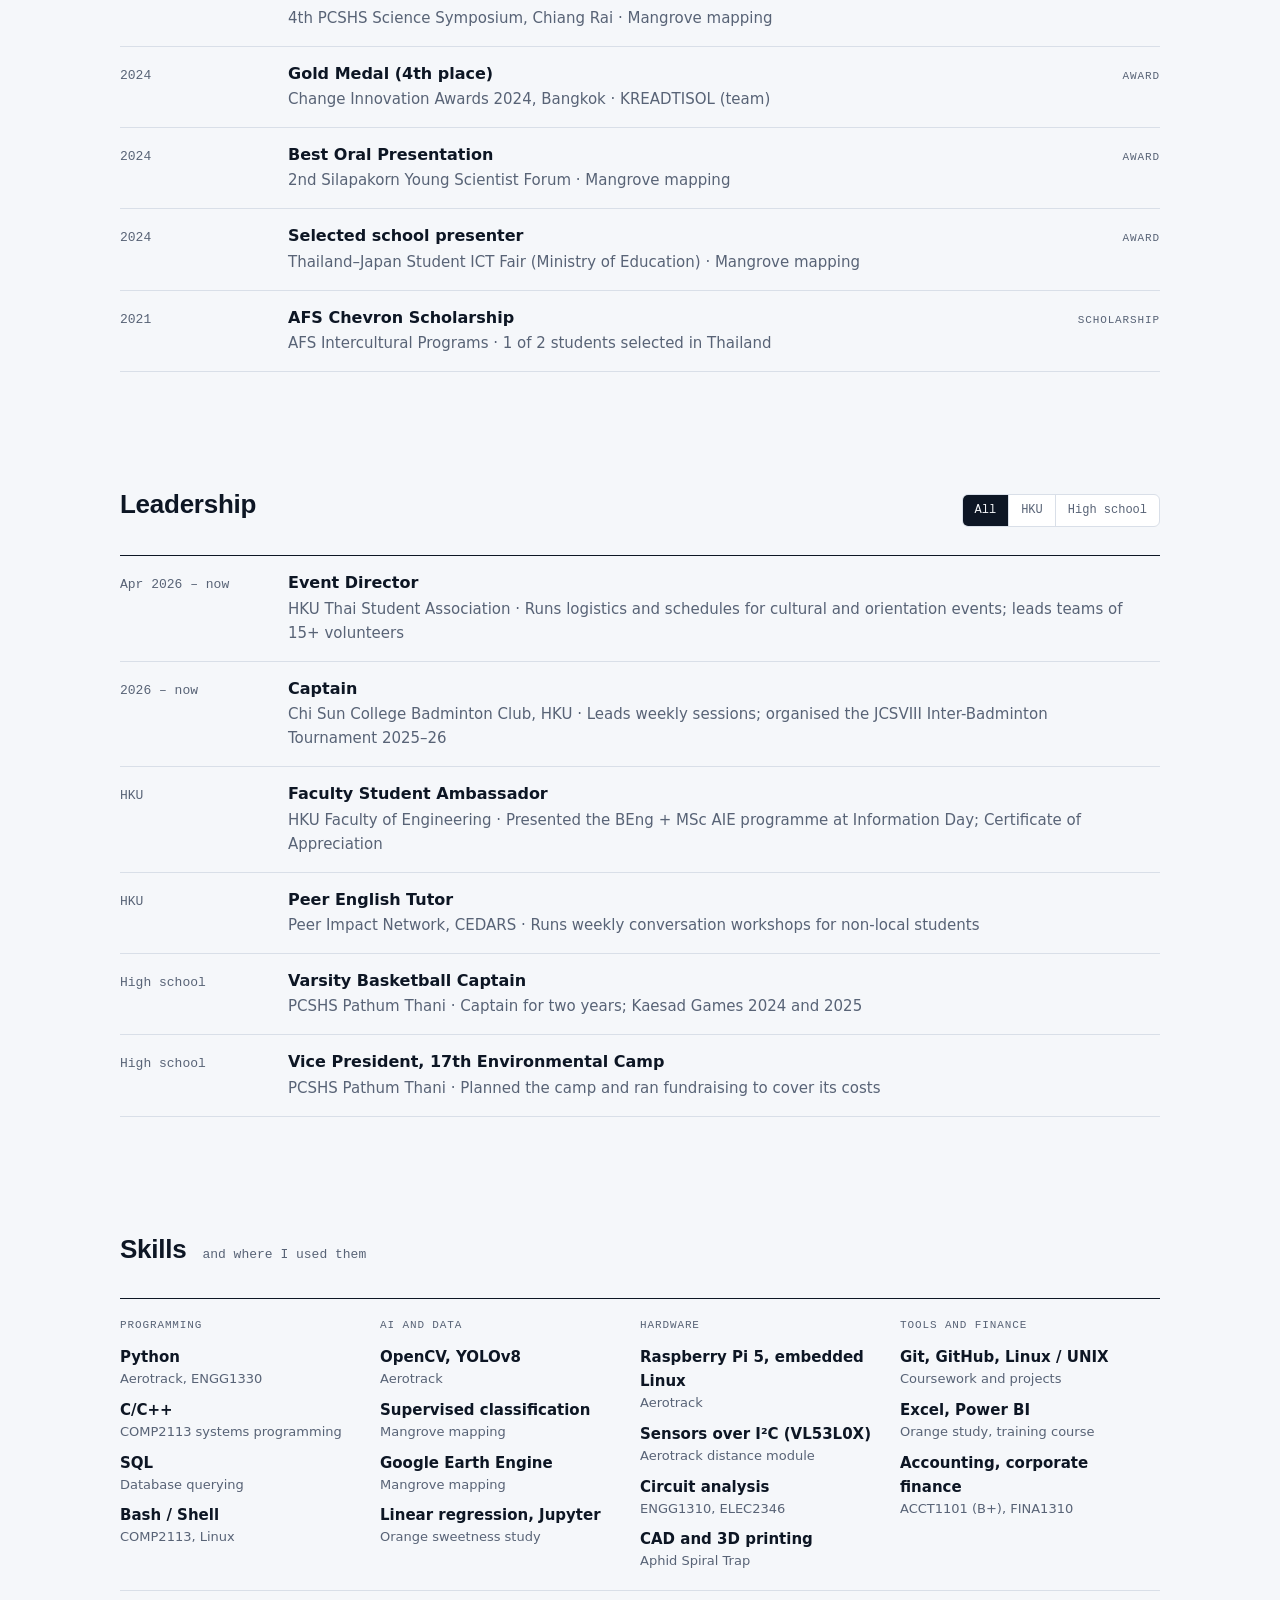
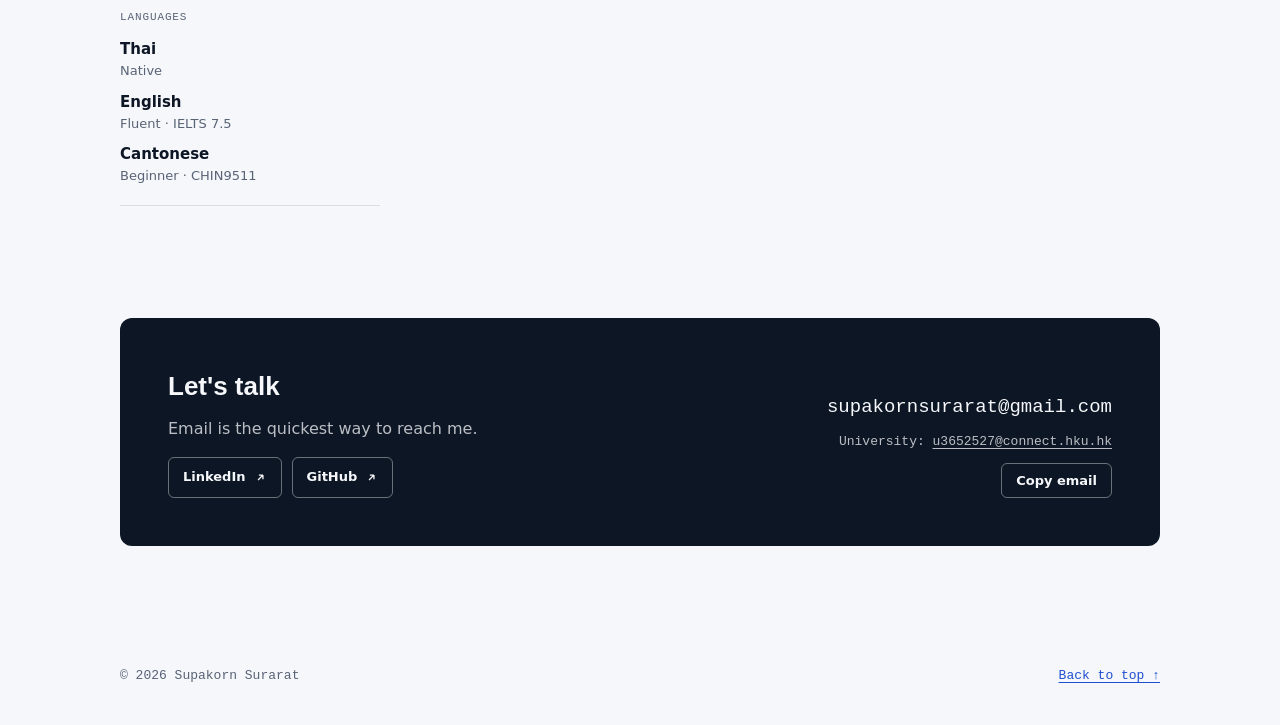
==== commit 0011ddab: "Add files via upload" ====
--- a/index.html
+++ b/index.html
@@ -2,6 +2,8 @@
 <html lang="en">
 <head>
   <meta charset="utf-8">
+  <meta http-equiv="Content-Security-Policy" content="default-src 'self'; script-src 'self'; style-src 'self' 'unsafe-inline' https://fonts.googleapis.com; font-src https://fonts.gstatic.com; img-src 'self' data:; connect-src 'none'; object-src 'none'; base-uri 'self'; form-action 'none'">
+  <meta name="referrer" content="strict-origin-when-cross-origin">
   <meta name="viewport" content="width=device-width, initial-scale=1, viewport-fit=cover">
   <title>Supakorn Surarat · Computer Engineering, HKU</title>
   <meta name="description" content="Supakorn Surarat: Computer Engineering student at HKU building systems where hardware meets AI. Projects, education, scholarships and awards.">
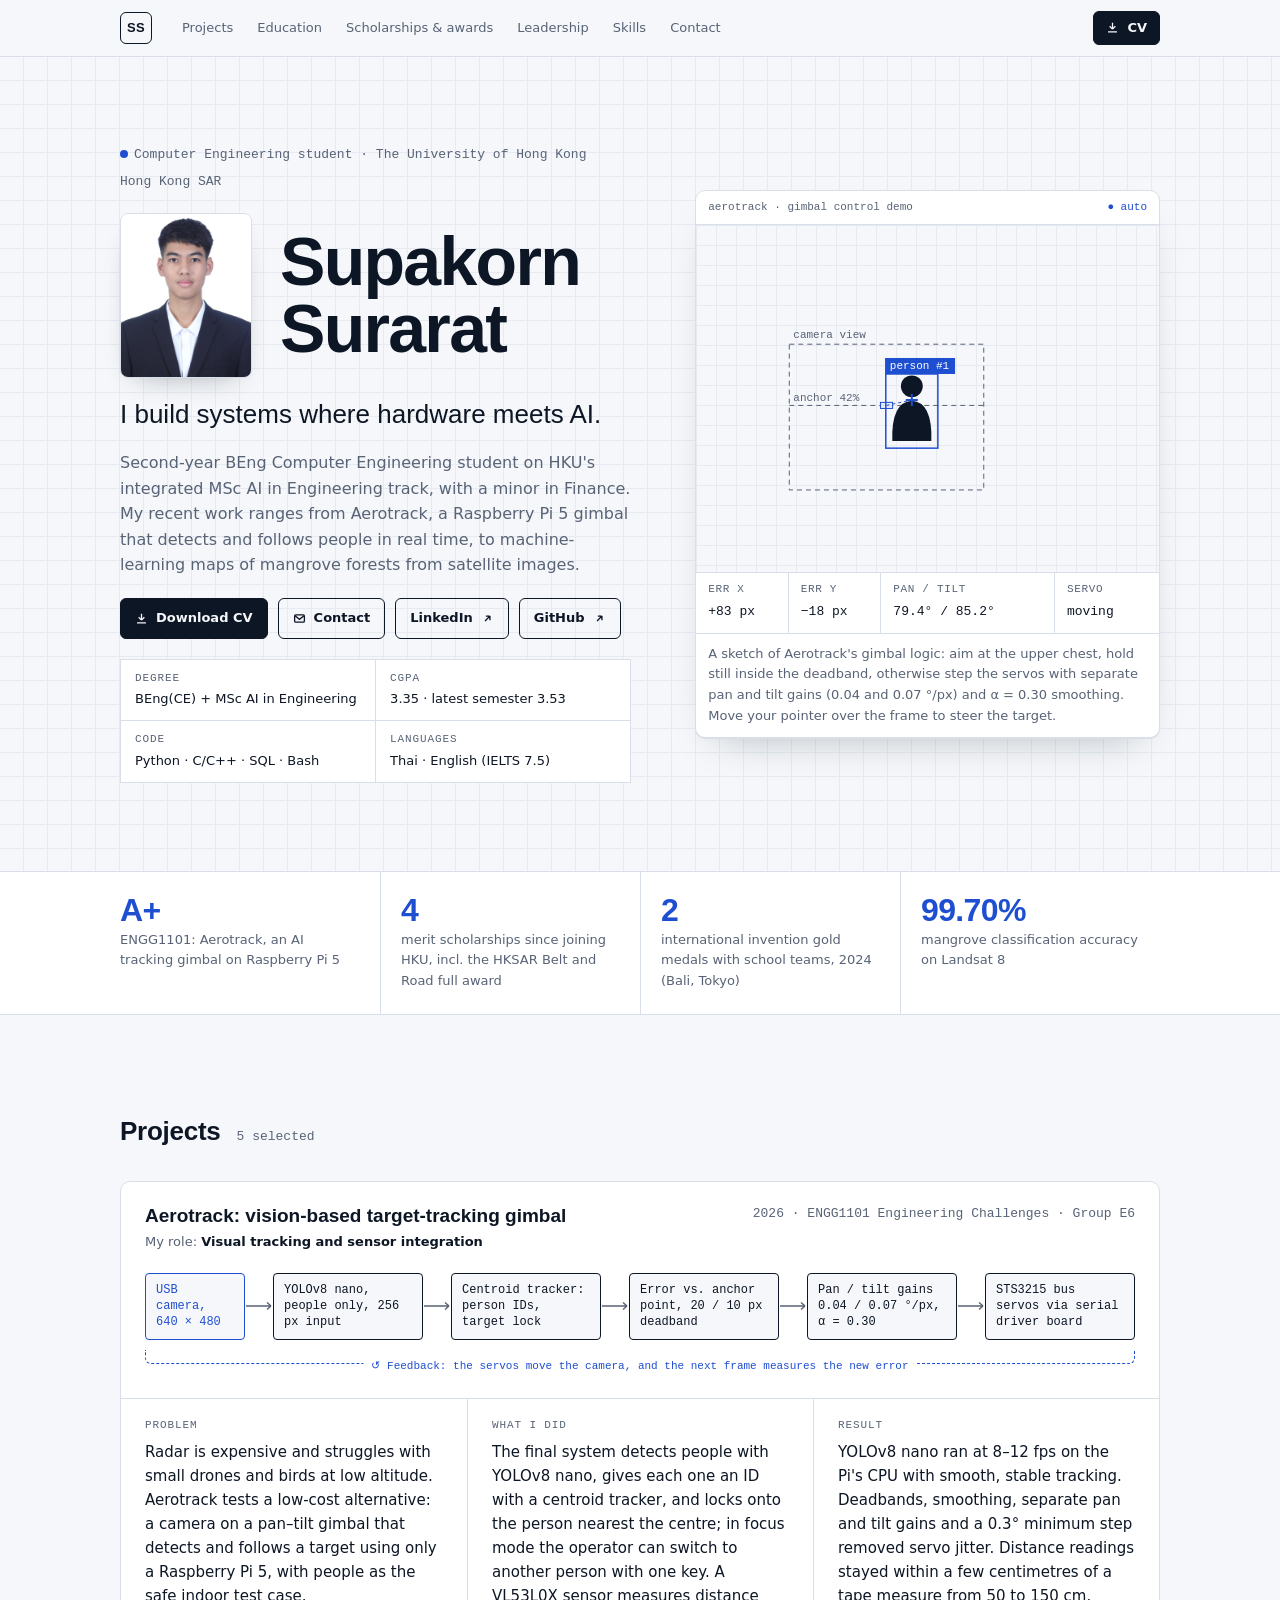
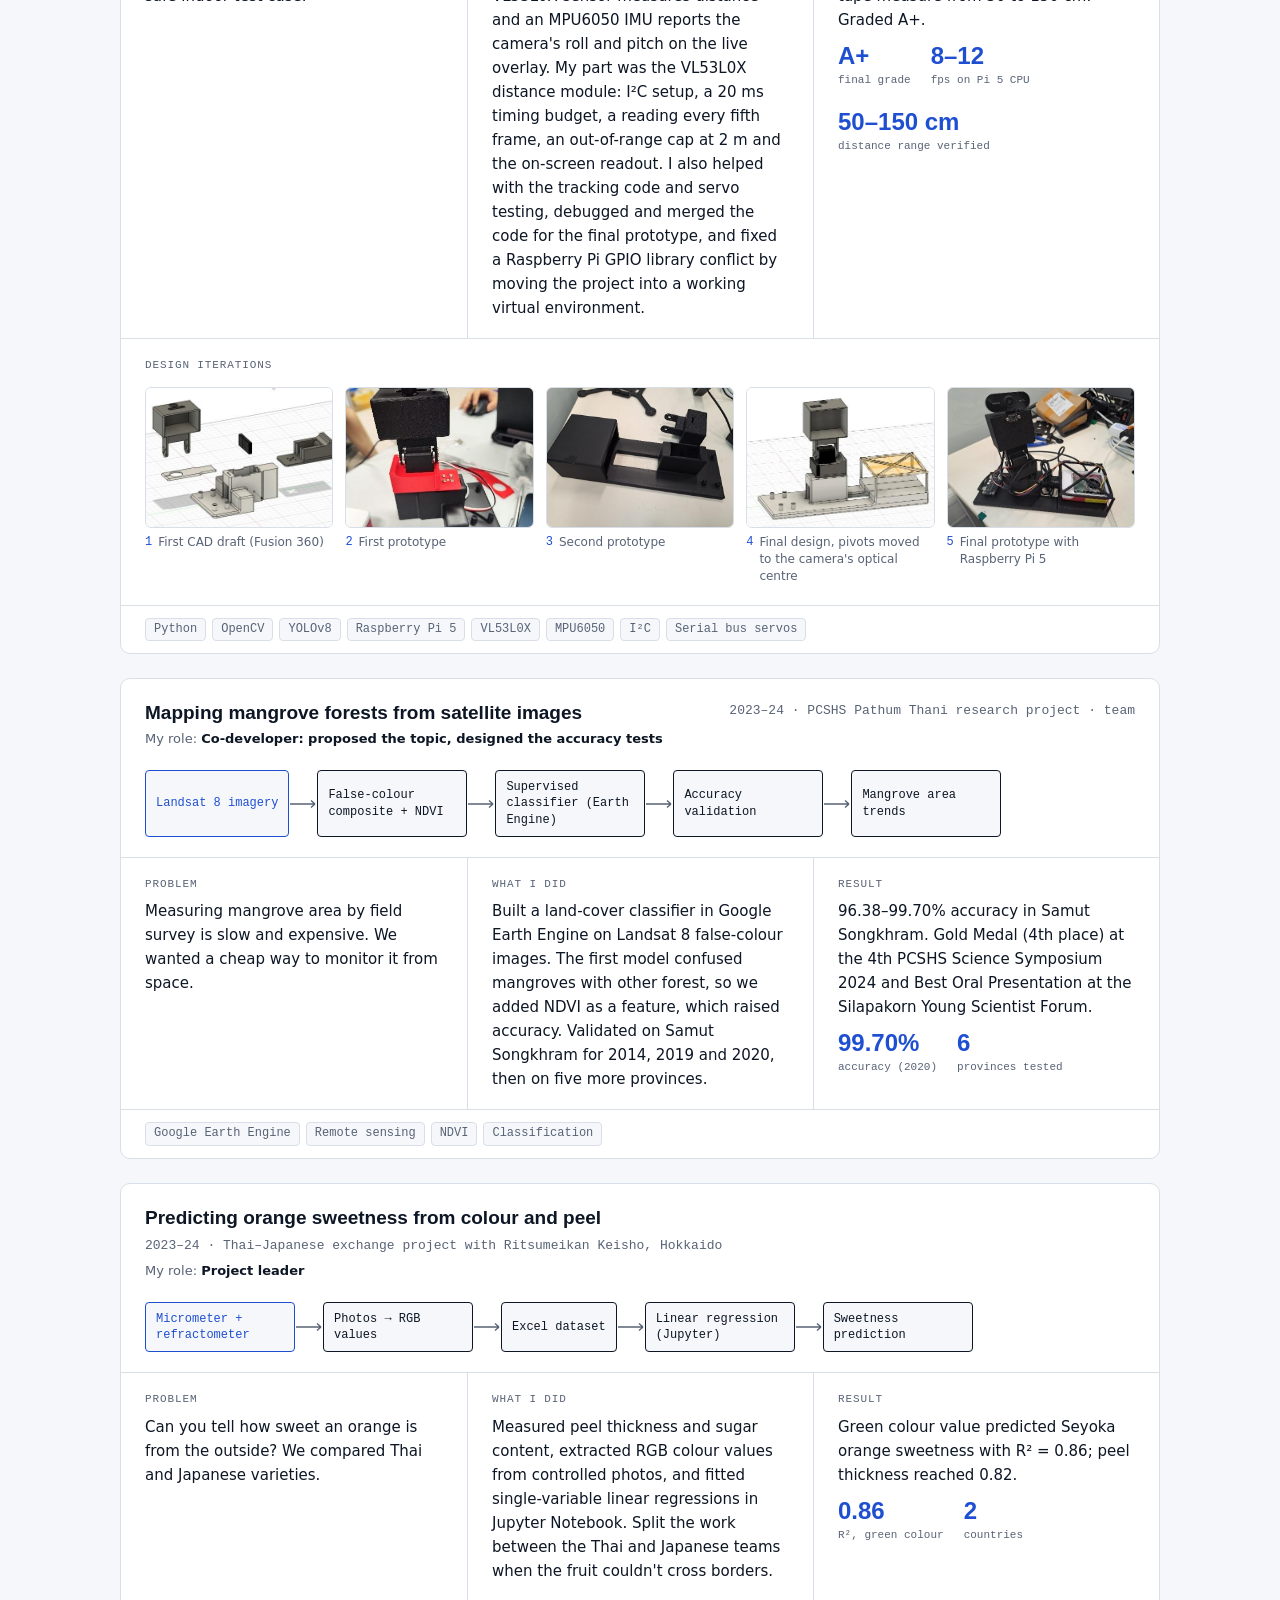
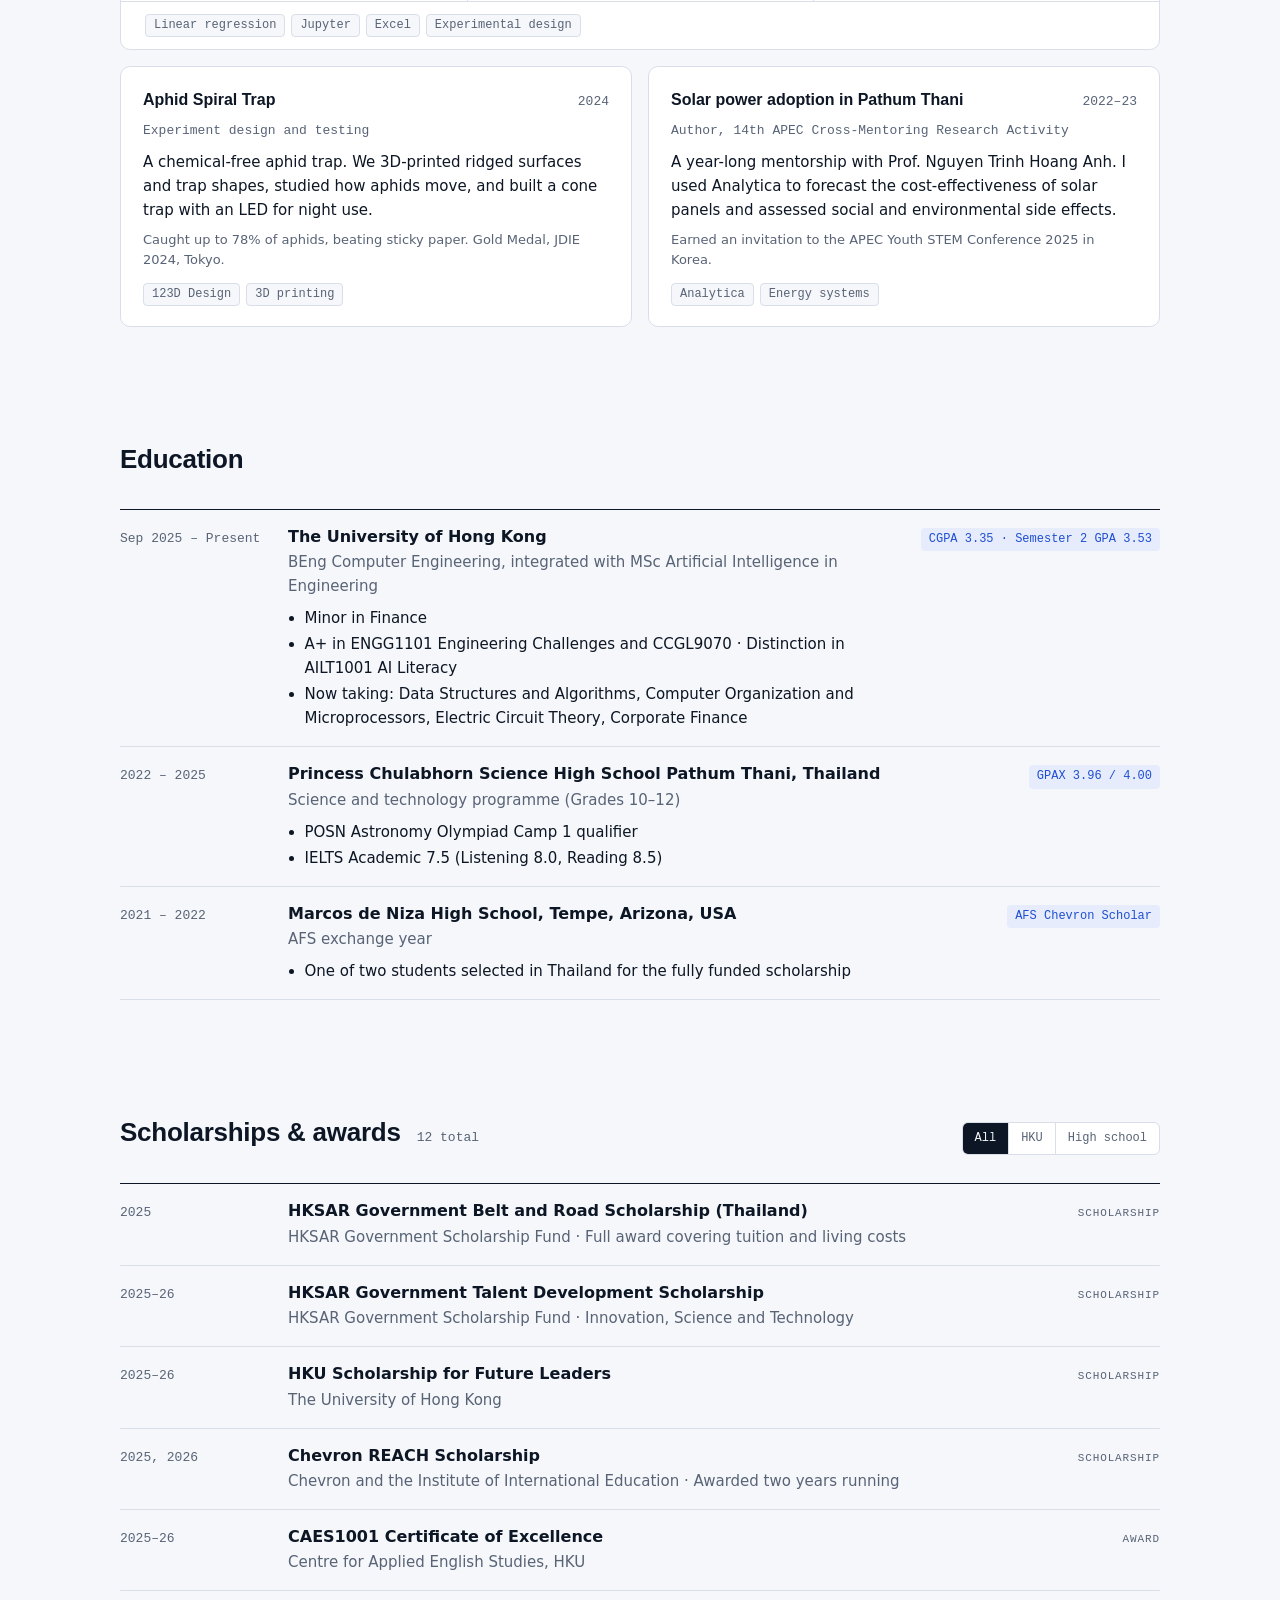
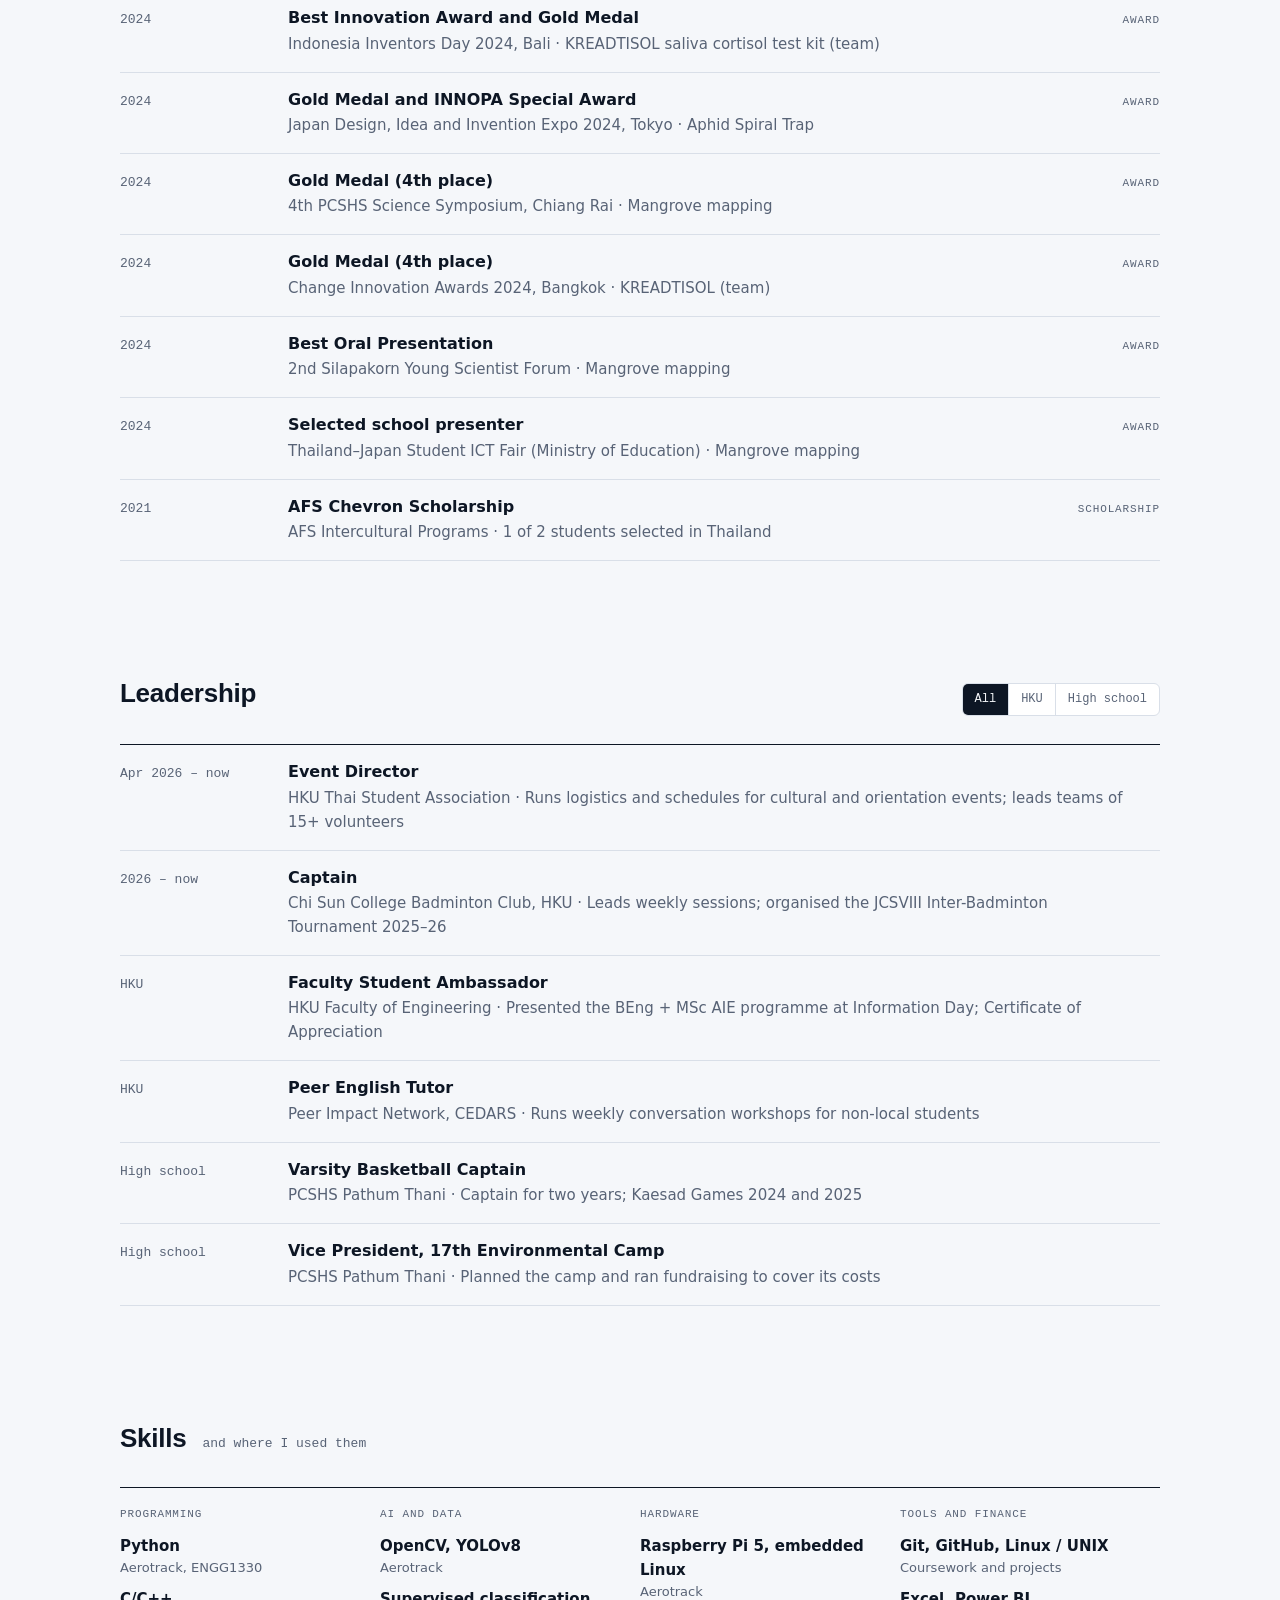
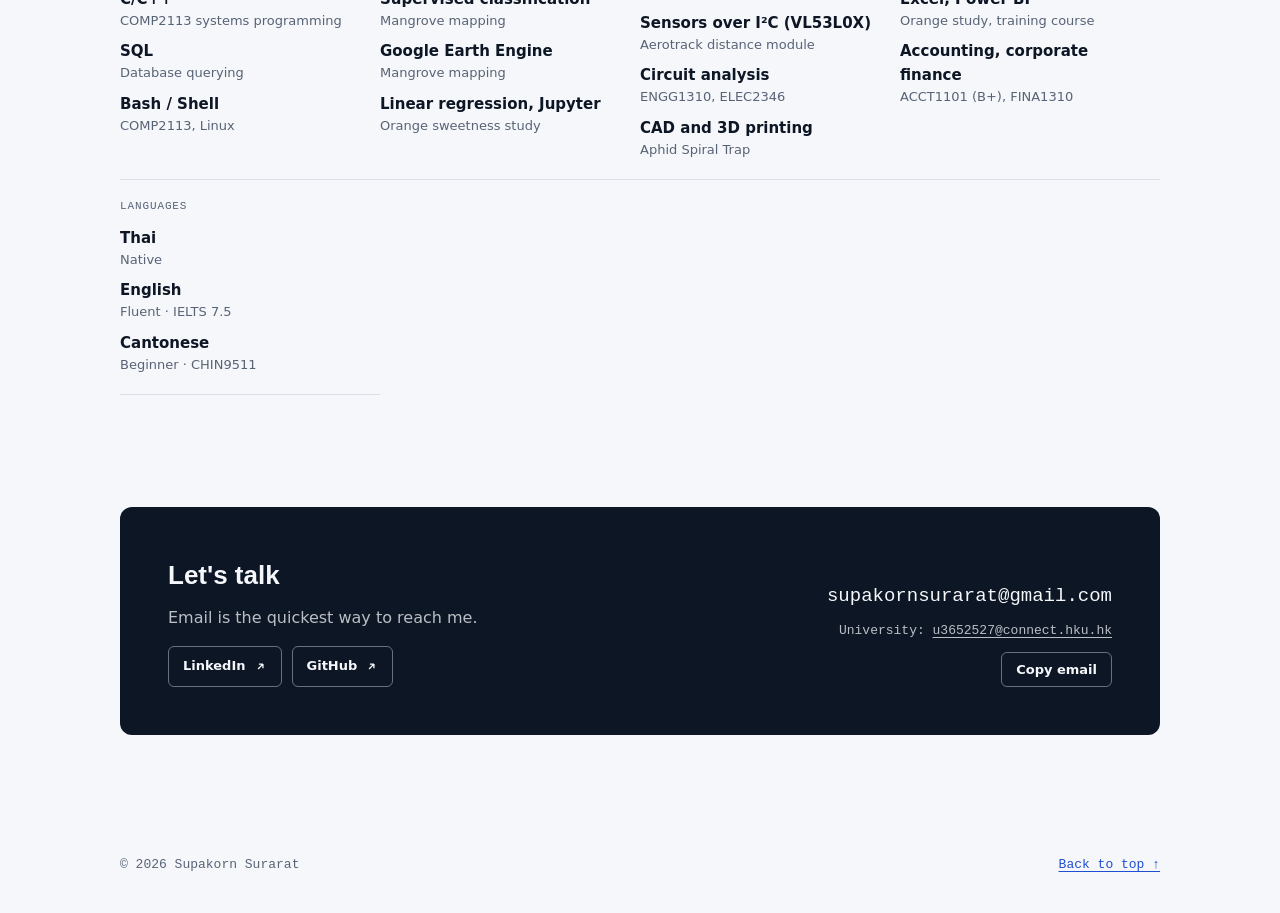
==== commit e1c4d4d6: "Add files via upload" ====
--- a/index.html
+++ b/index.html
@@ -10,6 +10,26 @@
   <meta property="og:title" content="Supakorn Surarat · Computer Engineering, HKU">
   <meta property="og:description" content="Projects, education, scholarships and awards. Building systems where hardware meets AI.">
   <meta property="og:type" content="website">
+  <link rel="canonical" href="https://amp-ss.github.io/">
+  <meta property="og:url" content="https://amp-ss.github.io/">
+  <meta property="og:image" content="https://amp-ss.github.io/assets/photo.jpg">
+  <meta name="author" content="Supakorn Surarat">
+  <script type="application/ld+json">
+  {
+    "@context": "https://schema.org",
+    "@type": "Person",
+    "name": "Supakorn Surarat",
+    "alternateName": "Amp",
+    "url": "https://amp-ss.github.io/",
+    "image": "https://amp-ss.github.io/assets/photo.jpg",
+    "description": "Computer Engineering student at The University of Hong Kong.",
+    "affiliation": { "@type": "CollegeOrUniversity", "name": "The University of Hong Kong" },
+    "sameAs": [
+      "https://www.linkedin.com/in/supakorn-surarat-200232206",
+      "https://github.com/Amp-ss"
+    ]
+  }
+  </script>
   <meta name="theme-color" content="#0d1624">
   <link rel="icon" href="data:image/svg+xml,%3Csvg xmlns='http://www.w3.org/2000/svg' viewBox='0 0 32 32'%3E%3Crect x='1' y='1' width='30' height='30' rx='6' fill='%230d1624'/%3E%3Ctext x='16' y='21' font-family='Arial,Helvetica,sans-serif' font-weight='700' font-size='13' text-anchor='middle' fill='%23ffffff'%3ESS%3C/text%3E%3C/svg%3E">
   <link rel="preconnect" href="https://fonts.googleapis.com">
@@ -20,7 +40,7 @@
 <body>
   <a class="skip" href="#main">Skip to content</a>
   <header class="topbar" id="topbar"></header>
-  <div id="app"></div>
+  <div id="app"><noscript><main><h1>Supakorn Surarat</h1><p>Computer Engineering student at The University of Hong Kong. Projects, education, scholarships and awards.</p></main></noscript></div>
   <script src="content.js"></script>
   <script src="script.js"></script>
 </body>
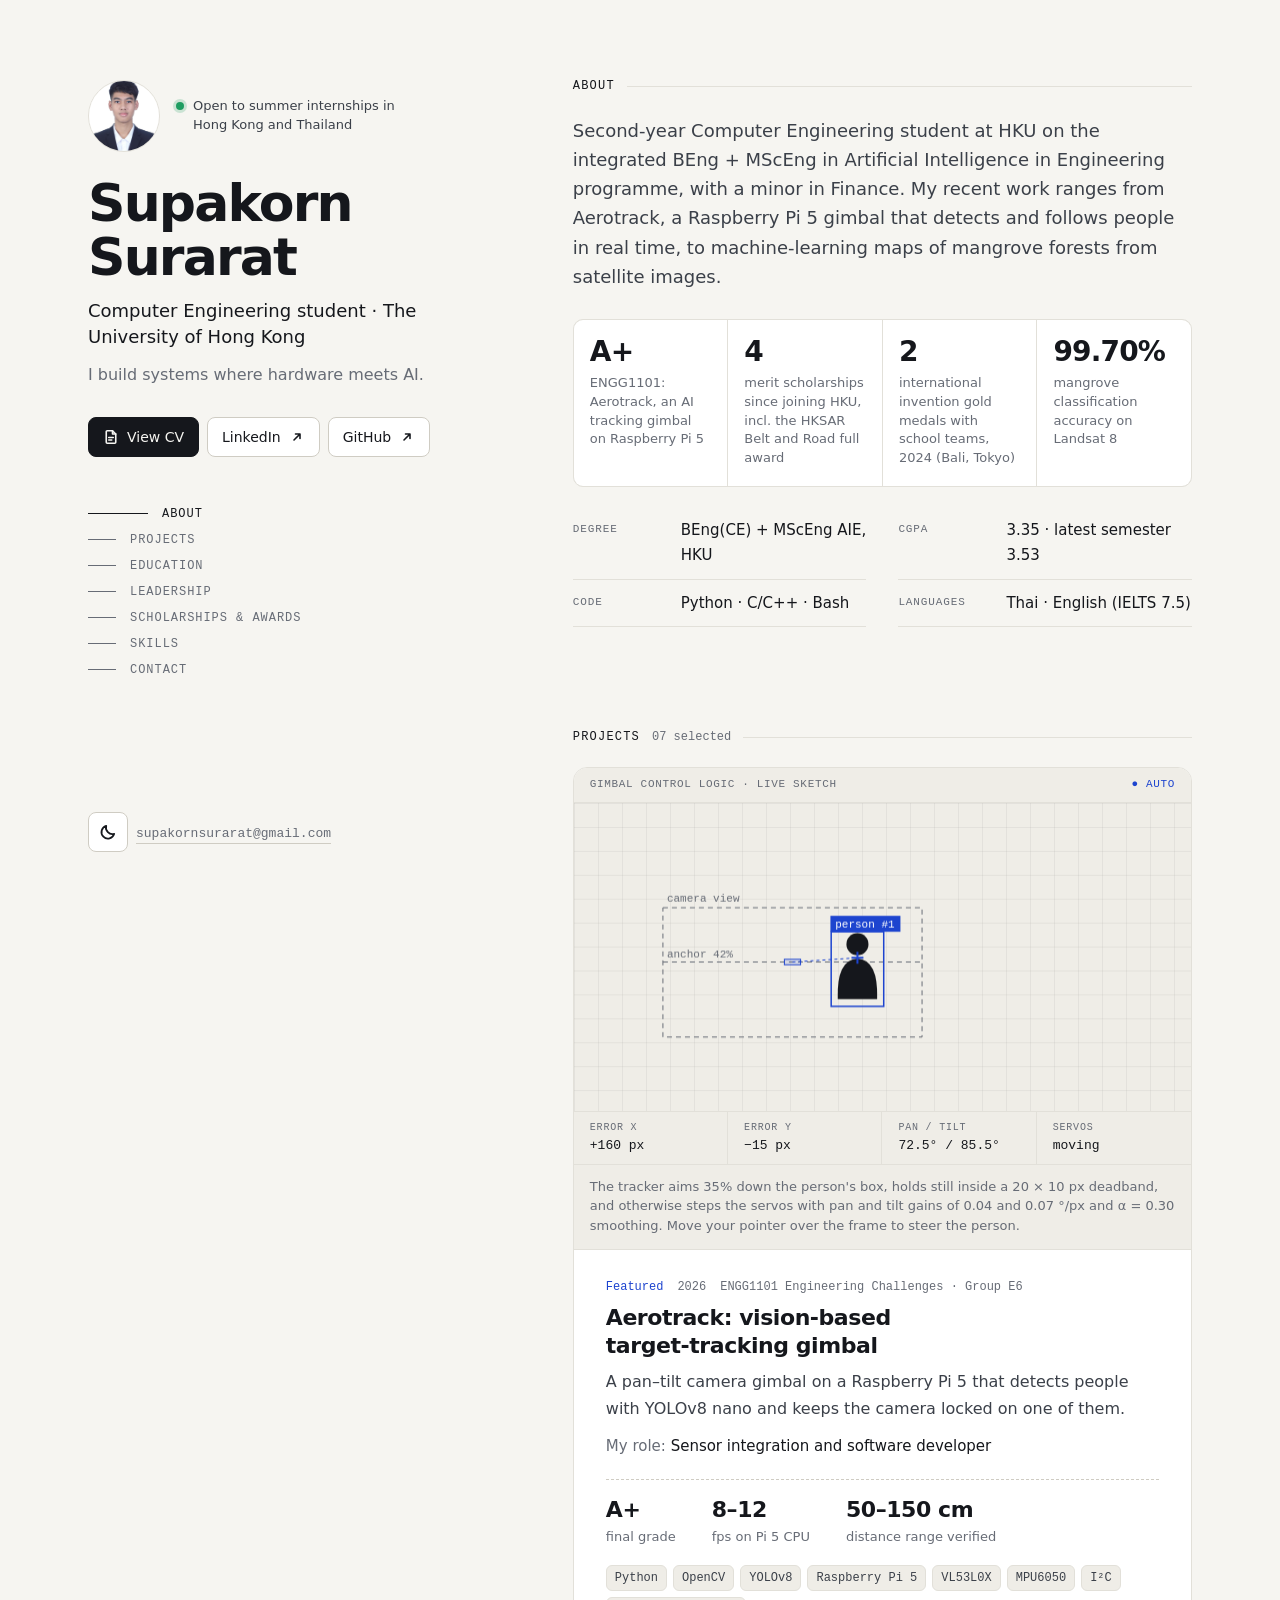
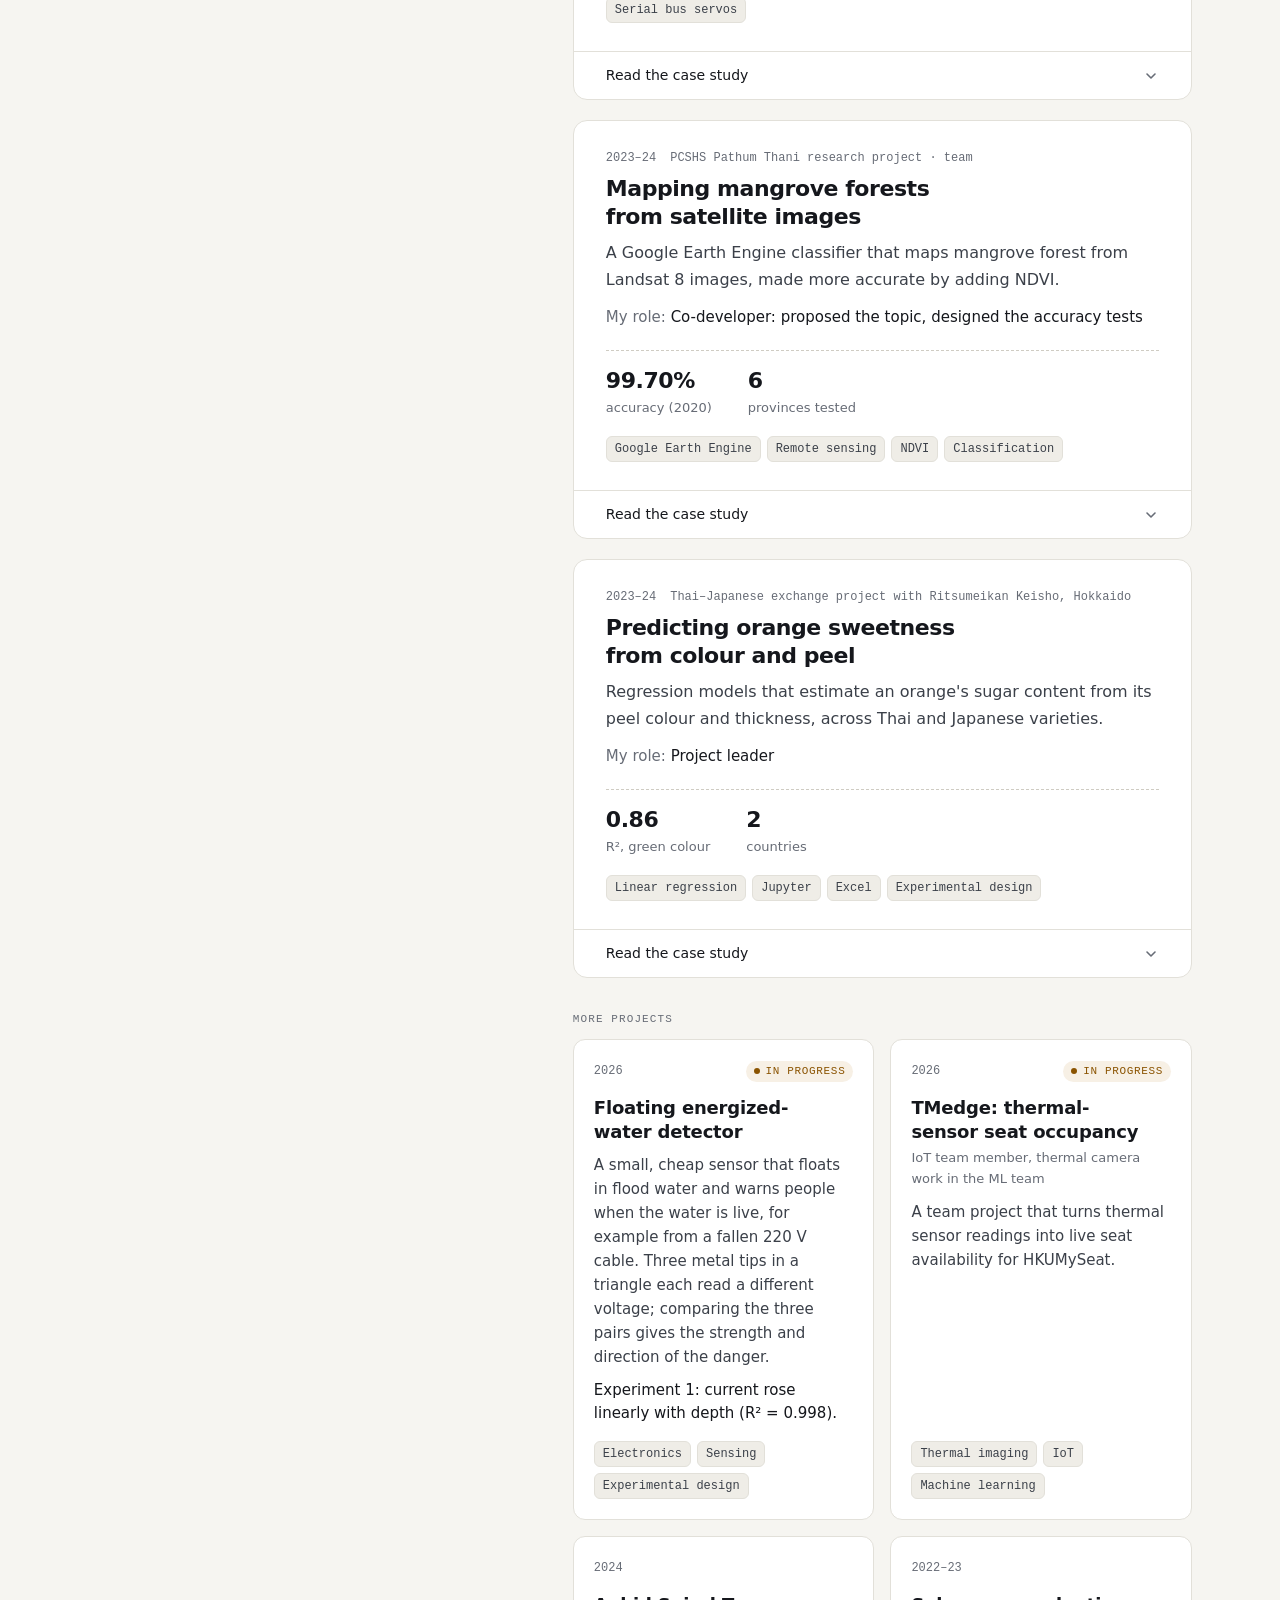
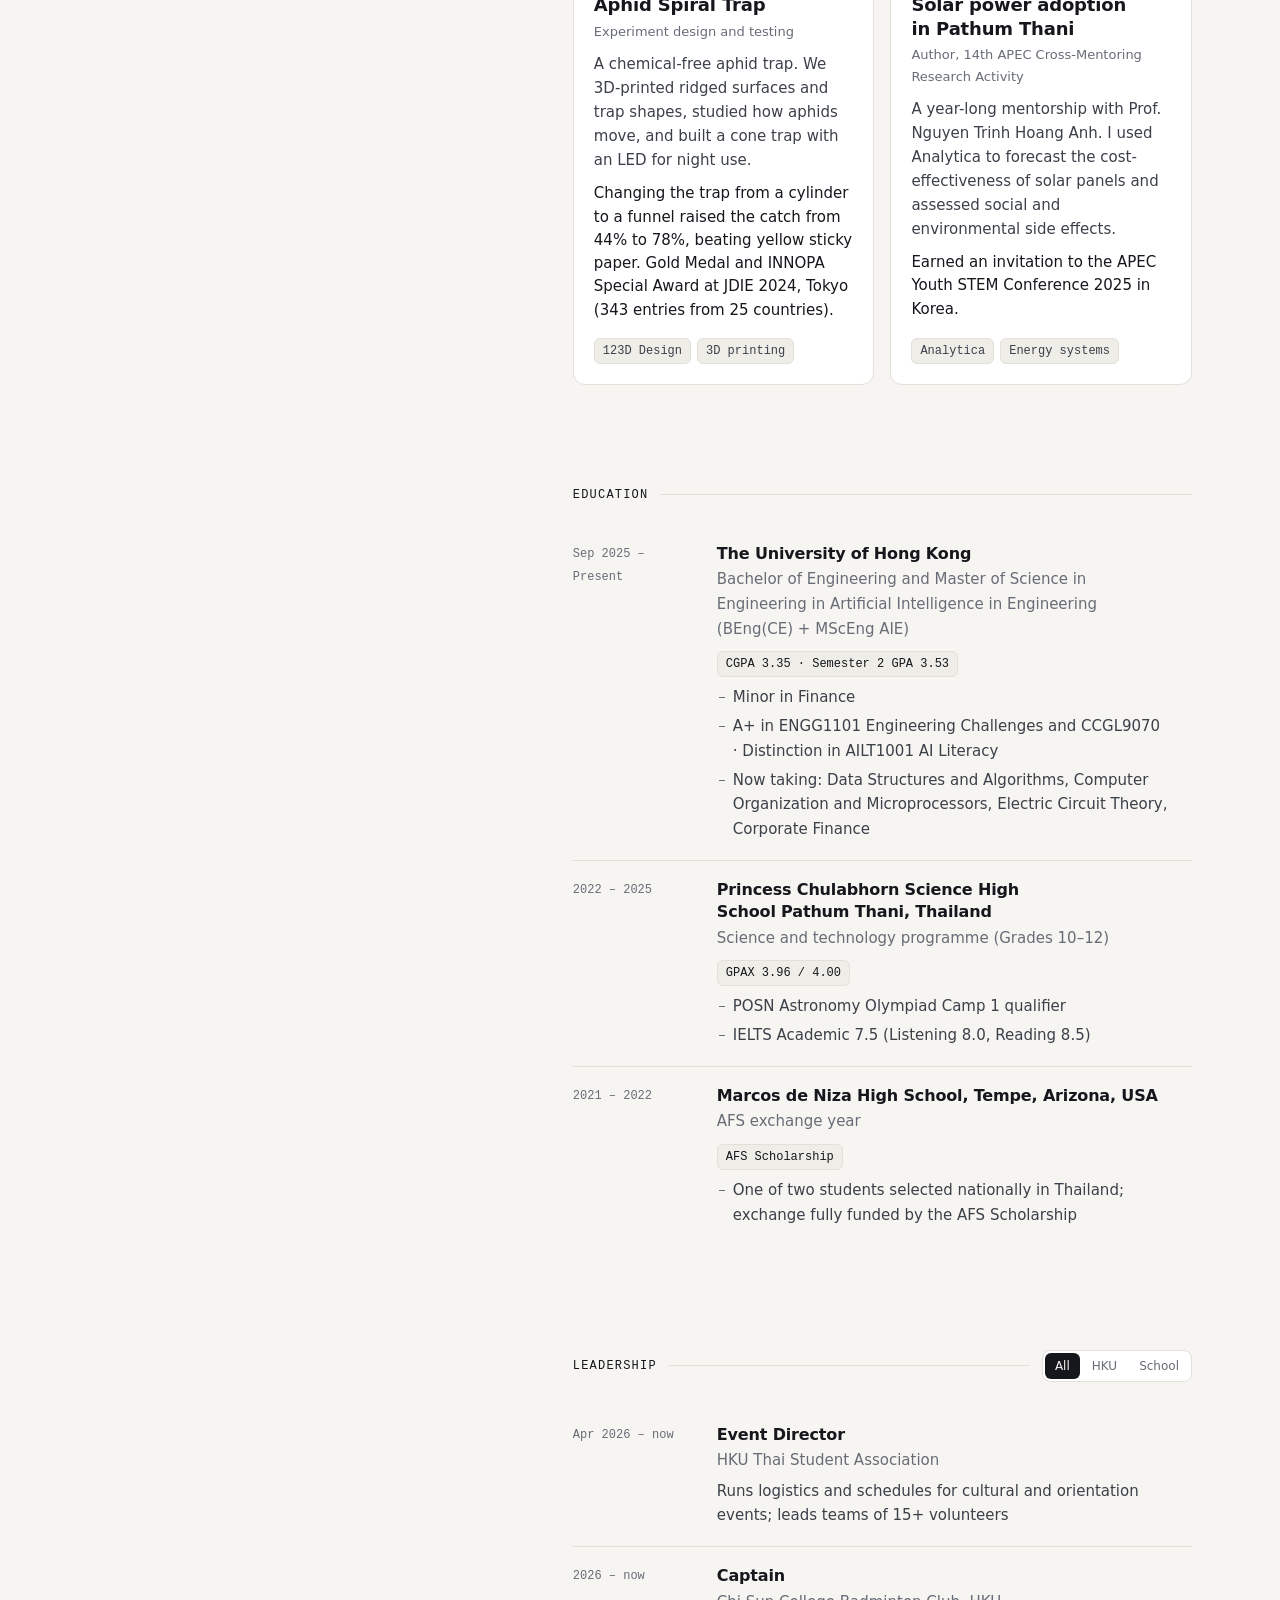
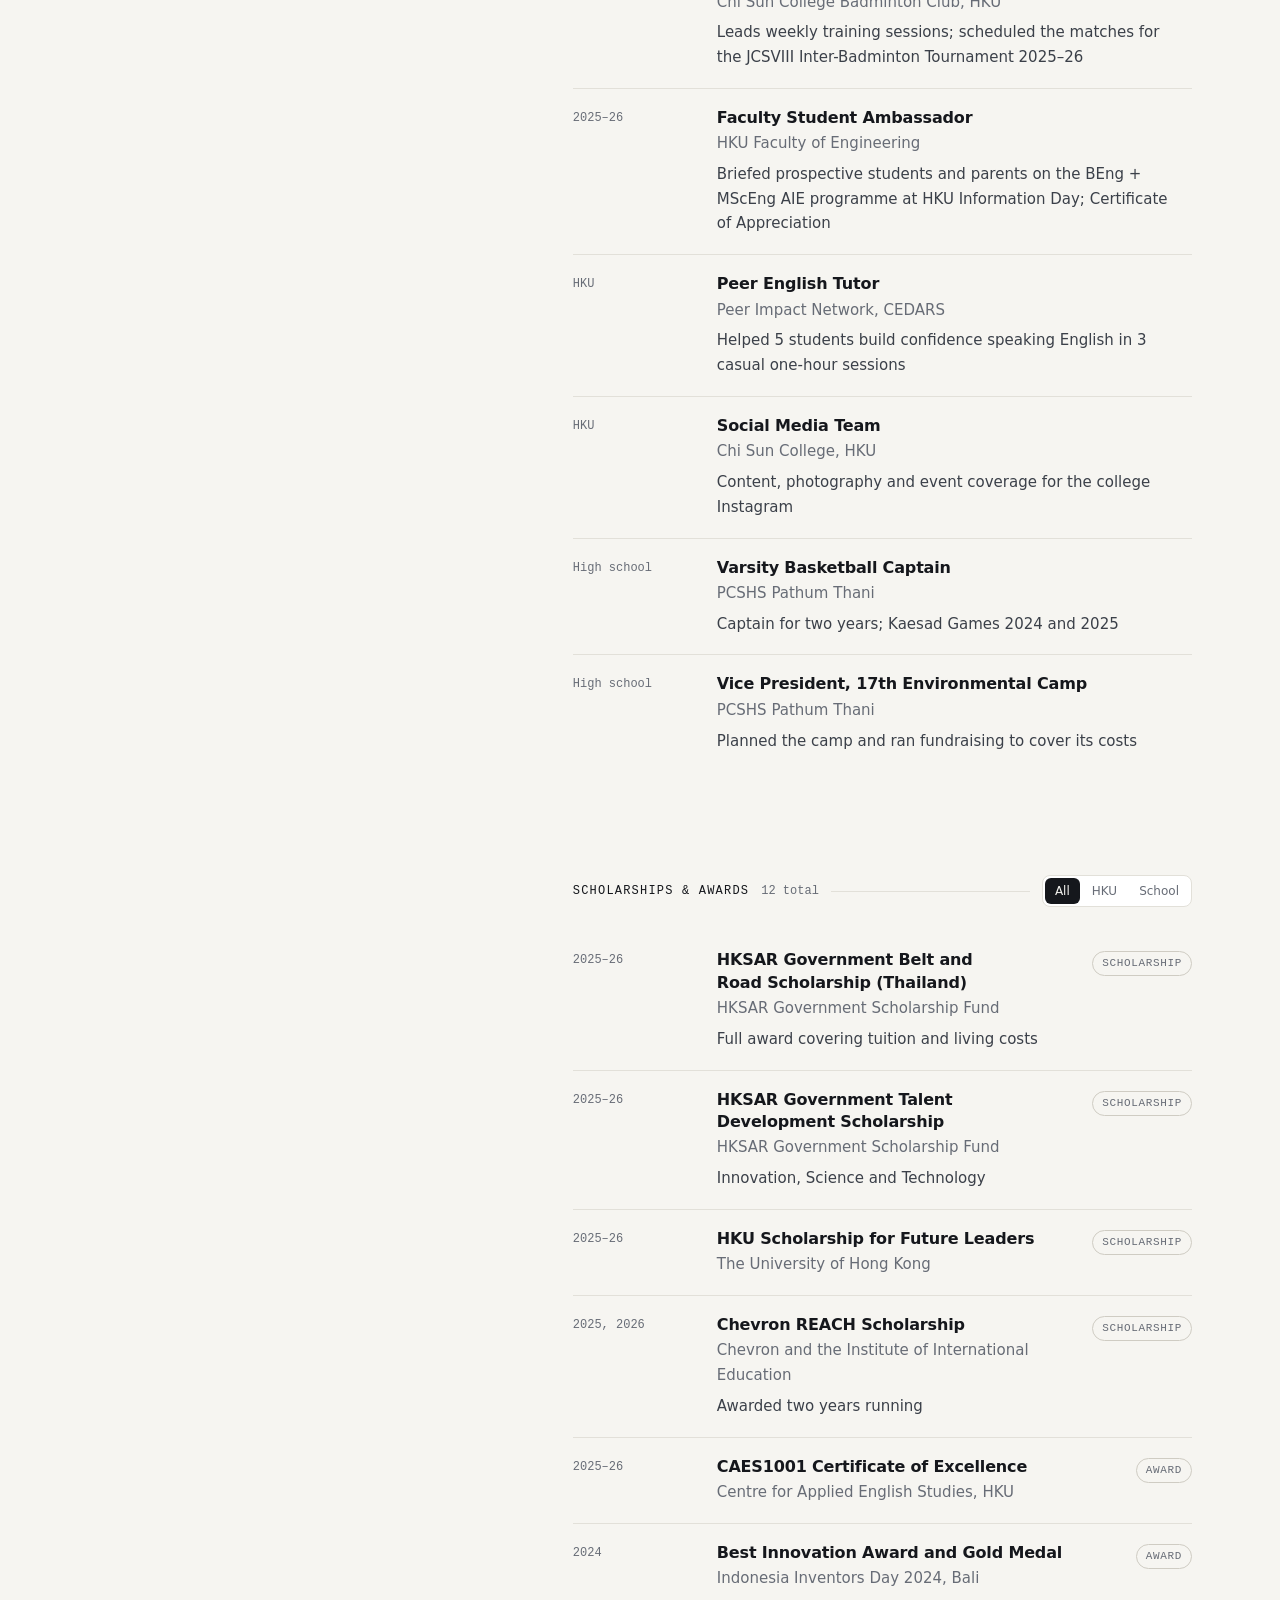
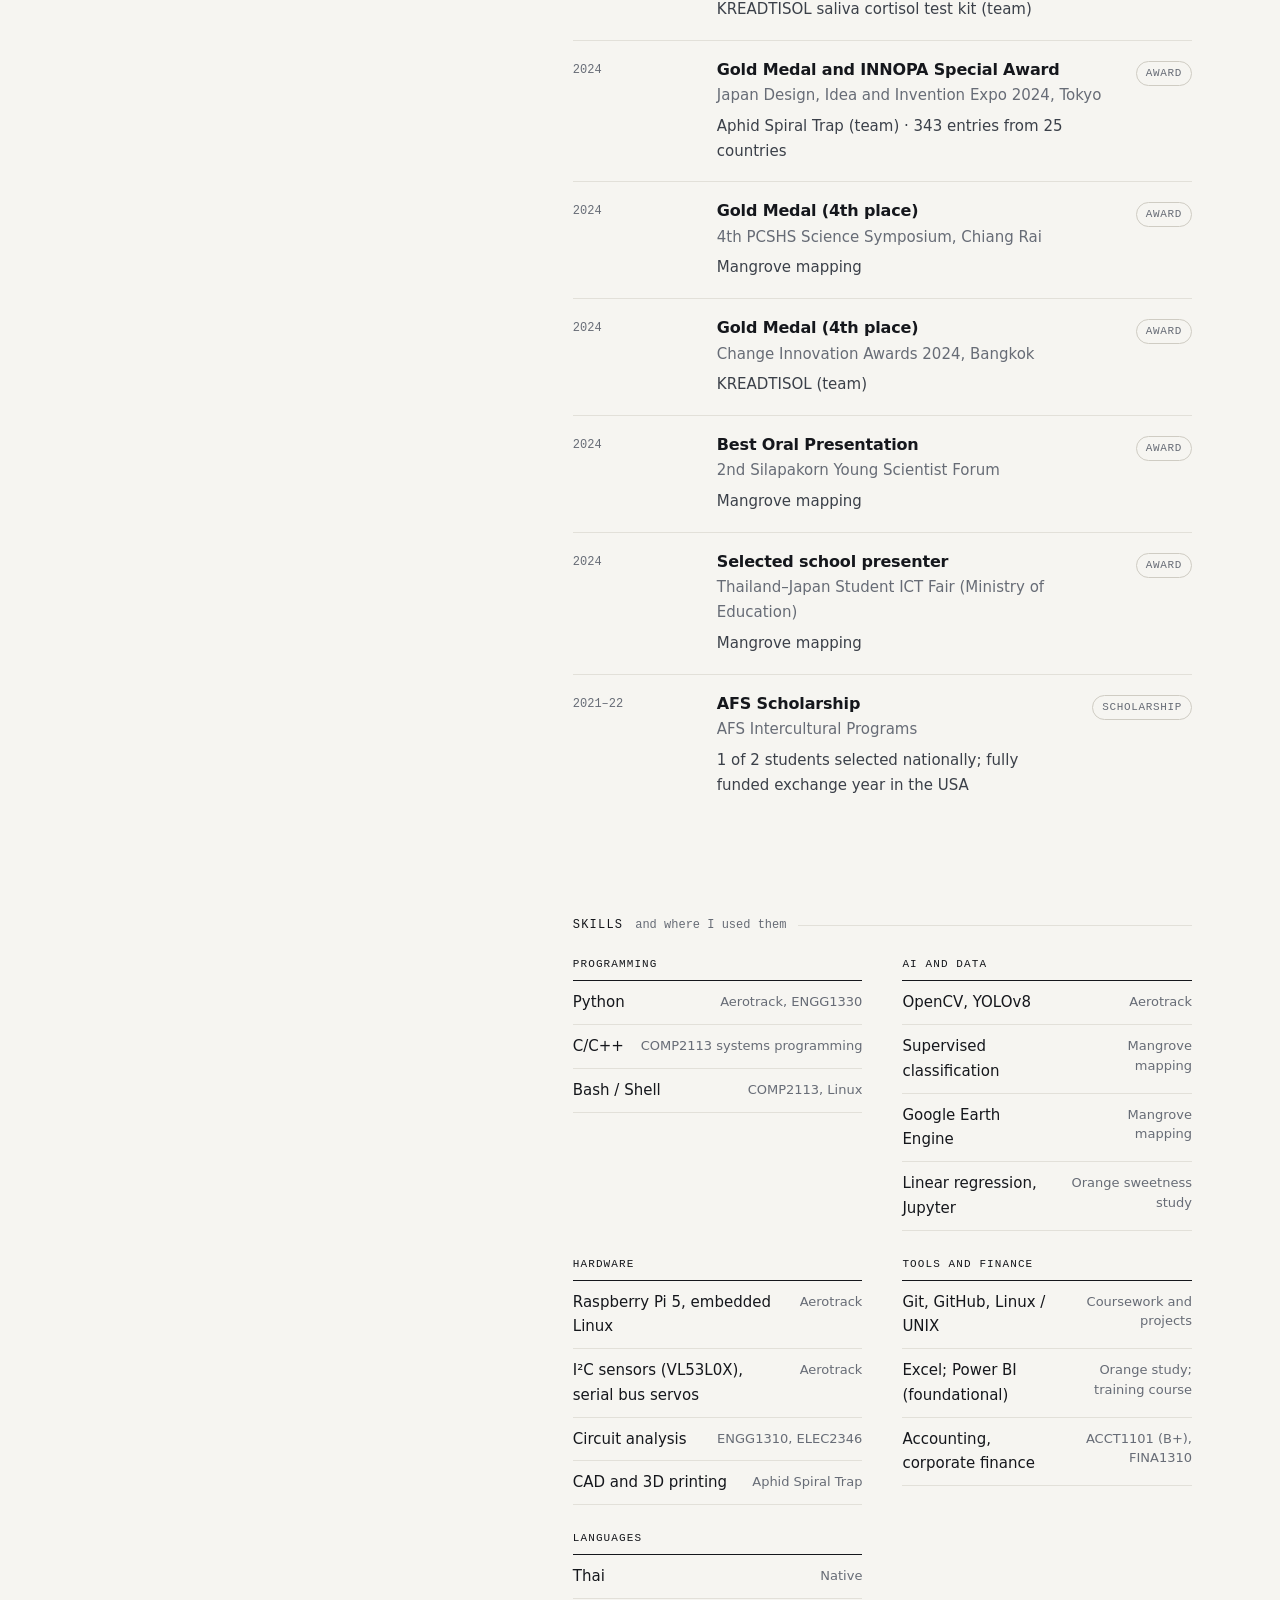
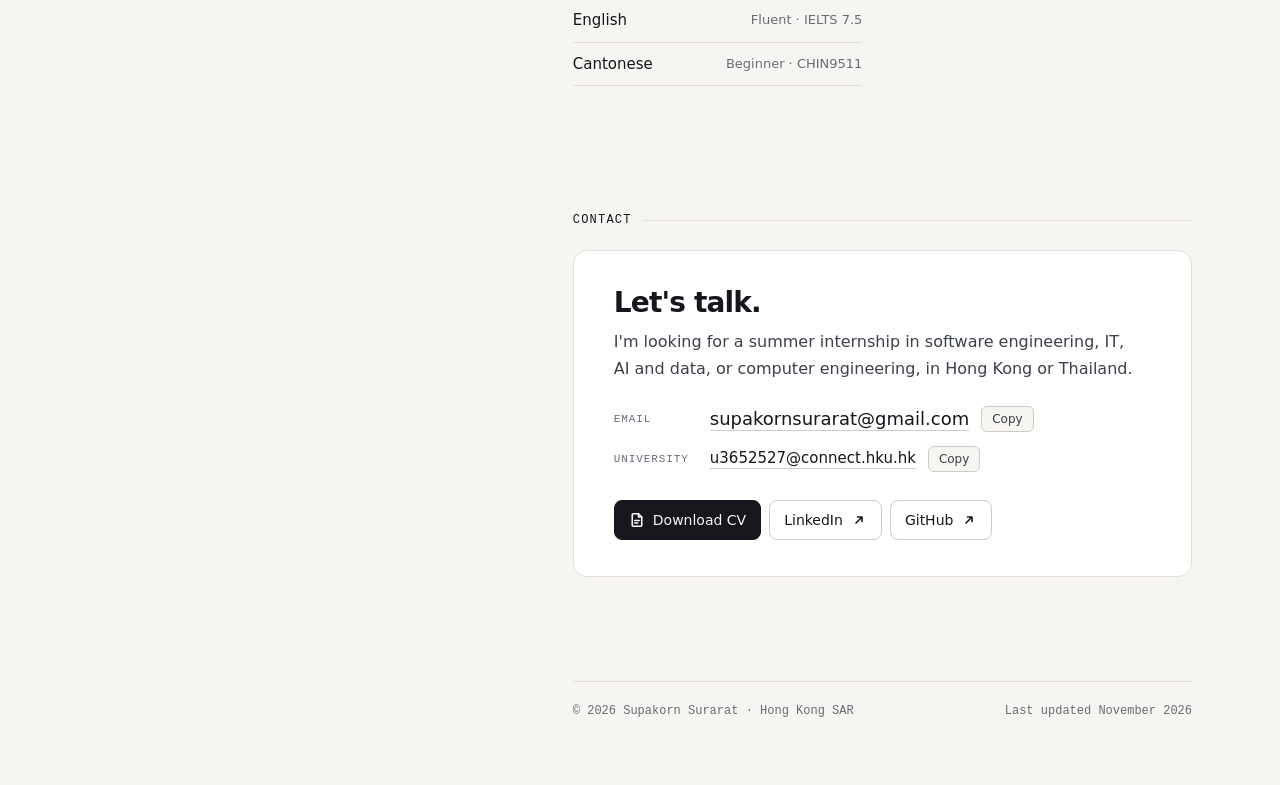
==== commit c149d889: "Add files via upload" ====
--- a/index.html
+++ b/index.html
@@ -30,16 +30,17 @@
     ]
   }
   </script>
-  <meta name="theme-color" content="#0d1624">
-  <link rel="icon" href="data:image/svg+xml,%3Csvg xmlns='http://www.w3.org/2000/svg' viewBox='0 0 32 32'%3E%3Crect x='1' y='1' width='30' height='30' rx='6' fill='%230d1624'/%3E%3Ctext x='16' y='21' font-family='Arial,Helvetica,sans-serif' font-weight='700' font-size='13' text-anchor='middle' fill='%23ffffff'%3ESS%3C/text%3E%3C/svg%3E">
+  <meta name="color-scheme" content="light dark">
+  <meta name="theme-color" content="#f6f5f1" media="(prefers-color-scheme: light)">
+  <meta name="theme-color" content="#0e1013" media="(prefers-color-scheme: dark)">
+  <link rel="icon" href="data:image/svg+xml,%3Csvg xmlns='http://www.w3.org/2000/svg' viewBox='0 0 32 32'%3E%3Crect x='1' y='1' width='30' height='30' rx='6' fill='%2315171c'/%3E%3Ctext x='16' y='21' font-family='Arial,Helvetica,sans-serif' font-weight='700' font-size='13' text-anchor='middle' fill='%23ffffff'%3ESS%3C/text%3E%3C/svg%3E">
   <link rel="preconnect" href="https://fonts.googleapis.com">
   <link rel="preconnect" href="https://fonts.gstatic.com" crossorigin>
-  <link rel="stylesheet" href="https://fonts.googleapis.com/css2?family=Archivo:wdth,wght@100..125,500..700&family=IBM+Plex+Sans:wght@400;500;600&family=JetBrains+Mono:wght@400;500&display=swap">
+  <link rel="stylesheet" href="https://fonts.googleapis.com/css2?family=Geist:wght@400;500;600;700&family=Geist+Mono:wght@400;500&display=swap">
   <link rel="stylesheet" href="styles.css">
 </head>
 <body>
   <a class="skip" href="#main">Skip to content</a>
-  <header class="topbar" id="topbar"></header>
   <div id="app"><noscript><main><h1>Supakorn Surarat</h1><p>Computer Engineering student at The University of Hong Kong. Projects, education, scholarships and awards.</p></main></noscript></div>
   <script src="content.js"></script>
   <script src="script.js"></script>
--- a/styles.css
+++ b/styles.css
@@ -1,339 +1,309 @@
-/* Layout: sticky top bar, a two-column hero (identity left, live tracker demo
-   right on a blueprint grid), then full-width sections in one reading column.
-   Visual language: engineering drawing. Hairlines, monospace annotations,
-   one signal colour (cobalt) for figures, links and the control loop. */
+/* Supakorn Surarat · personal site, v3
+   Layout: sticky identity column on the left, scrolling work on the right
+   (single column on phones). All colours are tokens; dark mode follows the
+   system unless the visitor picks one with the toggle. */
+
 :root {
-  --bg: #f5f7fa;
+  --bg: #f6f5f1;
   --surface: #ffffff;
-  --ink: #0d1624;
-  --muted: #586376;
-  --line: #d9dfe8;
-  --grid: #e7ebf1;
-  --signal: #1f4fd1;
-  --signal-soft: #e6ecfb;
-  --mark: #fff1c2;
-
-  --font-display: "Archivo", "Helvetica Neue", Arial, sans-serif;
-  --font-body: "IBM Plex Sans", system-ui, -apple-system, "Segoe UI", sans-serif;
-  --font-mono: "JetBrains Mono", ui-monospace, "SFMono-Regular", Menlo, monospace;
-
-  --step--2: 0.6875rem;
+  --sunken: #efede7;
+  --ink: #15171c;
+  --ink-2: #3b4049;
+  --muted: #676c76;
+  --line: #e2e0d9;
+  --line-2: #cfccc3;
+  --accent: #1d44cf;
+  --accent-ink: #ffffff;
+  --progress: #8a5300;
+  --progress-soft: rgba(176, 108, 0, 0.1);
+  --ok: #1f9d61;
+  --grid: rgba(21, 23, 28, 0.05);
+  /* names the tracker canvas reads */
+  --signal: #1d44cf;
+  --signal-soft: rgba(29, 68, 207, 0.12);
+
+  --font-sans: "Geist", "Inter", ui-sans-serif, system-ui, -apple-system, "Segoe UI", Roboto, sans-serif;
+  --font-mono: "Geist Mono", "JetBrains Mono", ui-monospace, SFMono-Regular, Menlo, Consolas, monospace;
+
   --step--1: 0.8125rem;
   --step-0: 1rem;
-  --step-1: 1.1875rem;
-  --step-2: 1.625rem;
-  --step-4: clamp(2.5rem, 6vw, 4.25rem);
-  --wrap: 1120px;
+  --step-1: 1.125rem;
+  --step-2: 1.375rem;
+  --step-3: 1.75rem;
+  --step-4: clamp(2.25rem, 1.6rem + 2.4vw, 3.25rem);
+
+  --radius: 10px;
+  --gutter: 16px;
+  color-scheme: light;
 }
 @media (prefers-color-scheme: dark) {
   :root:not([data-theme="light"]) {
-    --bg: #0a0f17; --surface: #101722; --ink: #e5eaf2; --muted: #8b96a8;
-    --line: #1f2a3a; --grid: #131c29; --signal: #7fa2ff; --signal-soft: #16213a; --mark: #4a3f17;
-    color-scheme: dark;
+    --bg: #0e1013; --surface: #15181d; --sunken: #111317; --ink: #ecebe6; --ink-2: #c4c7cd; --muted: #8e939c;
+    --line: #23272e; --line-2: #333842; --accent: #8fa8ff; --accent-ink: #0e1013;
+    --progress: #f0b45a; --progress-soft: rgba(240, 180, 90, 0.12); --ok: #3ccf8a;
+    --grid: rgba(236, 235, 230, 0.05); --signal: #8fa8ff; --signal-soft: rgba(143, 168, 255, 0.16); color-scheme: dark;
   }
 }
 :root[data-theme="dark"] {
-  --bg: #0a0f17; --surface: #101722; --ink: #e5eaf2; --muted: #8b96a8;
-  --line: #1f2a3a; --grid: #131c29; --signal: #7fa2ff; --signal-soft: #16213a; --mark: #4a3f17;
-  color-scheme: dark;
-}
-
-* { box-sizing: border-box; }
-html { scroll-behavior: smooth; }
-@media (prefers-reduced-motion: reduce) { html { scroll-behavior: auto; } * { transition: none !important; } }
+  --bg: #0e1013; --surface: #15181d; --sunken: #111317; --ink: #ecebe6; --ink-2: #c4c7cd; --muted: #8e939c;
+  --line: #23272e; --line-2: #333842; --accent: #8fa8ff; --accent-ink: #0e1013;
+  --progress: #f0b45a; --progress-soft: rgba(240, 180, 90, 0.12); --ok: #3ccf8a;
+  --grid: rgba(236, 235, 230, 0.05); --signal: #8fa8ff; --signal-soft: rgba(143, 168, 255, 0.16); color-scheme: dark;
+}
+
+*, *::before, *::after { box-sizing: border-box; }
+html { -webkit-text-size-adjust: 100%; scroll-behavior: smooth; scroll-padding-top: 24px; }
+@media (max-width: 1023px) { html { scroll-padding-top: 108px; } }
+@media (prefers-reduced-motion: reduce) { html { scroll-behavior: auto; } *, *::before, *::after { transition: none !important; animation: none !important; } }
 body {
-  margin: 0;
+  margin: 0; background: var(--bg); color: var(--ink-2);
+  font: 400 var(--step-0)/1.65 var(--font-sans);
+  -webkit-font-smoothing: antialiased; text-rendering: optimizeLegibility;
+}
+img { max-width: 100%; height: auto; display: block; }
+h1, h2, h3, h4 { color: var(--ink); margin: 0; font-weight: 600; letter-spacing: -0.01em; text-wrap: balance; }
+p { margin: 0; }
+ul, ol, dl, dd { margin: 0; padding: 0; }
+li { list-style: none; }
+a { color: inherit; text-decoration: none; }
+:focus-visible { outline: 2px solid var(--accent); outline-offset: 3px; border-radius: 4px; }
+::selection { background: var(--accent); color: var(--accent-ink); }
+.ph { background: #ffe58a; color: #3a2a00; padding: 0 3px; border-radius: 3px; }
+.icon { width: 16px; height: 16px; flex: none; }
+
+.skip { position: absolute; left: 12px; top: -60px; z-index: 50; background: var(--ink); color: var(--bg); padding: 10px 14px; border-radius: 8px; font-weight: 500; }
+.skip:focus { top: 12px; }
+
+/* ---------- Shell ---------- */
+.shell {
+  max-width: 1200px; margin: 0 auto;
+  padding-left: max(var(--gutter), env(safe-area-inset-left, 0px));
+  padding-right: max(var(--gutter), env(safe-area-inset-right, 0px));
+}
+@media (min-width: 640px) { :root { --gutter: 32px; } }
+@media (min-width: 1024px) {
+  :root { --gutter: 48px; }
+  .shell { display: grid; grid-template-columns: minmax(0, 0.8fr) minmax(0, 1.2fr); gap: 72px; }
+}
+
+/* ---------- Buttons ---------- */
+.btn {
+  display: inline-flex; align-items: center; gap: 8px; min-height: 40px; padding: 0 14px;
+  border: 1px solid var(--line-2); border-radius: 8px; background: var(--surface); color: var(--ink);
+  font: 500 0.875rem/1 var(--font-sans); cursor: pointer; white-space: nowrap;
+  transition: border-color .15s, background-color .15s, color .15s;
+}
+.btn:hover { border-color: var(--ink); }
+.btn .icon.out { transition: transform .15s; }
+.btn:hover .icon.out { transform: translate(2px, -2px); }
+.btn-primary { background: var(--ink); border-color: var(--ink); color: var(--bg); }
+.btn-primary:hover { background: var(--accent); border-color: var(--accent); color: var(--accent-ink); }
+.icon-btn { width: 40px; padding: 0; justify-content: center; }
+.icon-btn .icon { width: 18px; height: 18px; }
+
+/* ---------- Mobile top bar (hidden on desktop) ---------- */
+body::before { content: ""; position: fixed; inset: 0 0 auto; height: env(safe-area-inset-top, 0px); z-index: 30; background: var(--bg); }
+.mbar {
+  position: sticky; top: env(safe-area-inset-top, 0px); z-index: 20;
   background: var(--bg);
-  color: var(--ink);
-  font-family: var(--font-body);
-  font-size: var(--step-0);
-  line-height: 1.6;
-  -webkit-font-smoothing: antialiased;
-}
-a { color: var(--signal); text-underline-offset: 3px; }
-a:hover { text-decoration-thickness: 2px; }
-:focus-visible { outline: 2px solid var(--signal); outline-offset: 3px; border-radius: 2px; }
-.skip { position: absolute; left: -9999px; }
-.skip:focus { left: 16px; top: 16px; background: var(--surface); padding: 8px 12px; z-index: 20; }
-.ph { background: var(--mark); border-radius: 2px; padding: 0 2px; }
-.wrap { max-width: var(--wrap); margin: 0 auto; padding-inline: clamp(16px, 4vw, 40px); }
-.mono { font-family: var(--font-mono); }
-.icon { width: 1em; height: 1em; flex: none; }
-
-/* ---------- Top bar ---------- */
-.topbar {
-  position: sticky; top: env(safe-area-inset-top, 0px); z-index: 10;
-  background: color-mix(in srgb, var(--bg) 88%, transparent);
-  backdrop-filter: blur(8px);
-  border-bottom: 1px solid var(--line);
-}
-.topbar .wrap { display: flex; align-items: center; gap: 20px; height: 56px; }
-.mono-mark {
-  display: inline-grid; place-items: center; width: 32px; height: 32px;
-  border: 1.5px solid var(--ink); border-radius: 6px;
-  font-family: var(--font-display); font-weight: 700; font-size: 0.8125rem; letter-spacing: 0.02em;
-  color: var(--ink); text-decoration: none; flex: none;
-}
-.nav { display: flex; gap: 4px; overflow-x: auto; scrollbar-width: none; min-width: 0; flex: 1; }
-.nav::-webkit-scrollbar { display: none; }
-.nav a {
-  color: var(--muted); text-decoration: none; white-space: nowrap;
-  font-size: var(--step--1); padding: 6px 10px; border-radius: 6px;
-}
-.nav a:hover { color: var(--ink); background: var(--grid); }
-.nav a.active { color: var(--ink); font-weight: 600; }
-
-.btn {
-  display: inline-flex; align-items: center; gap: 8px; white-space: nowrap;
-  padding: 9px 14px; border-radius: 6px;
-  font-size: var(--step--1); font-weight: 600; text-decoration: none;
-  border: 1px solid var(--ink); color: var(--ink); background: transparent;
-  font-family: var(--font-body); cursor: pointer;
-}
-.btn:hover { background: var(--grid); text-decoration: none; }
-.btn-primary { background: var(--ink); color: var(--bg); }
-.btn-primary:hover { background: var(--signal); border-color: var(--signal); color: var(--bg); }
-.topbar .btn { padding: 6px 12px; }
-
-/* ---------- Hero ---------- */
-.hero {
-  border-bottom: 1px solid var(--line);
-  background-image:
-    linear-gradient(var(--grid) 1px, transparent 1px),
-    linear-gradient(90deg, var(--grid) 1px, transparent 1px);
-  background-size: 24px 24px;
-  background-position: -1px -1px;
-}
-.hero .wrap {
-  display: grid; grid-template-columns: minmax(0, 1.1fr) minmax(0, 1fr);
-  gap: clamp(32px, 5vw, 64px); align-items: center;
-  padding-block: clamp(40px, 7vw, 88px);
-}
-.hero-id { display: flex; flex-direction: column; gap: 20px; min-width: 0; }
-.eyebrow {
-  font-family: var(--font-mono); font-size: var(--step--1); color: var(--muted);
-  display: flex; flex-wrap: wrap; gap: 6px 16px; align-items: center;
-}
-.eyebrow .dot { width: 8px; height: 8px; border-radius: 50%; background: var(--signal); display: inline-block; margin-right: 6px; }
-.name {
-  font-family: var(--font-display); font-weight: 700; font-stretch: 112%;
-  font-size: var(--step-4); line-height: 0.98; letter-spacing: -0.025em;
-  margin: 0; text-wrap: balance;
-}
-.headline { font-family: var(--font-display); font-weight: 500; font-size: var(--step-2); line-height: 1.25; margin: 0; text-wrap: balance; }
-.intro { margin: 0; color: var(--muted); max-width: 58ch; }
-.hero-actions { display: flex; flex-wrap: wrap; gap: 10px; }
-
-.facts {
-  margin: 0; display: grid; grid-template-columns: repeat(2, minmax(0, 1fr));
-  border-top: 1px solid var(--line); border-left: 1px solid var(--line);
-  background: var(--surface);
-}
-.facts div { padding: 10px 14px; border-right: 1px solid var(--line); border-bottom: 1px solid var(--line); min-width: 0; }
-.facts dt { font-family: var(--font-mono); font-size: var(--step--2); text-transform: uppercase; letter-spacing: 0.08em; color: var(--muted); }
-.facts dd { margin: 2px 0 0; font-size: var(--step--1); font-weight: 500; }
-
-/* Tracker demo panel */
-.demo {
-  background: var(--surface); border: 1px solid var(--line); border-radius: 10px;
-  overflow: hidden; min-width: 0;
-  box-shadow: 0 1px 0 var(--line), 0 18px 40px -24px rgba(13, 22, 36, 0.35);
-}
-.demo-bar {
-  display: flex; justify-content: space-between; gap: 12px; align-items: center;
-  padding: 8px 12px; border-bottom: 1px solid var(--line);
-  font-family: var(--font-mono); font-size: var(--step--2); color: var(--muted);
-}
-.demo-bar .live { color: var(--signal); }
-.demo canvas { display: block; width: 100%; aspect-ratio: 4 / 3; max-width: 100%; cursor: crosshair; touch-action: none; background: var(--bg); }
-.readout {
-  display: grid; grid-template-columns: minmax(0, 0.8fr) minmax(0, 0.8fr) minmax(0, 1.5fr) minmax(0, 0.9fr);
-  border-top: 1px solid var(--line);
-  font-family: var(--font-mono); font-variant-numeric: tabular-nums;
-}
-.readout div { padding: 8px 12px; border-right: 1px solid var(--line); min-width: 0; }
+  border-bottom: 1px solid transparent; transition: border-color .2s;
+}
+.mbar.scrolled { border-bottom-color: var(--line); }
+.mbar-in {
+  display: flex; align-items: center; gap: 8px; height: 56px; max-width: 1200px; margin: 0 auto;
+  padding-left: max(var(--gutter), env(safe-area-inset-left, 0px));
+  padding-right: max(var(--gutter), env(safe-area-inset-right, 0px));
+}
+.mbar-name { font-weight: 600; color: var(--ink); margin-right: auto; font-size: 0.95rem; white-space: nowrap; overflow: hidden; text-overflow: ellipsis; min-width: 0; }
+.mbar .btn { min-height: 36px; }
+.mbar .icon-btn { width: 36px; }
+.mnav { display: flex; gap: 2px; overflow-x: auto; scrollbar-width: none; max-width: 1200px; margin: 0 auto;
+  padding: 0 max(var(--gutter), env(safe-area-inset-right, 0px)) 10px max(calc(var(--gutter) - 10px), env(safe-area-inset-left, 0px)); }
+.mnav::-webkit-scrollbar { display: none; }
+.mnav a { flex: none; font: 500 0.8125rem/1 var(--font-sans); color: var(--muted); padding: 8px 10px; border-radius: 999px; transition: color .15s, background-color .15s; }
+.mnav a.active { color: var(--ink); background: var(--sunken); }
+@media (min-width: 1024px) { .mbar { display: none; } }
+
+/* ---------- Identity column ---------- */
+.id { padding-block: 28px 8px; }
+@media (min-width: 1024px) {
+  .id { position: sticky; top: 0; height: 100vh; height: 100dvh; padding-block: 80px 48px; display: flex; flex-direction: column; overflow-y: auto; scrollbar-width: none; }
+}
+.id-top { display: flex; align-items: center; gap: 16px; margin-bottom: 24px; }
+.portrait { width: 72px; height: 72px; object-fit: cover; object-position: 50% 22%; border-radius: 50%; border: 1px solid var(--line); background: var(--sunken); }
+.avail { display: inline-flex; align-items: flex-start; gap: 9px; font: 500 var(--step--1)/1.45 var(--font-sans); color: var(--ink-2); max-width: 30ch; }
+.avail .pulse { width: 8px; height: 8px; margin-top: 5px; border-radius: 50%; background: var(--ok); box-shadow: 0 0 0 3px color-mix(in srgb, var(--ok) 20%, transparent); flex: none; }
+.name { font-size: var(--step-4); line-height: 1.04; letter-spacing: -0.035em; font-weight: 650; }
+.role { margin-top: 14px; font-size: var(--step-1); line-height: 1.45; color: var(--ink); font-weight: 500; max-width: 32ch; }
+.headline { margin-top: 12px; max-width: 36ch; color: var(--muted); }
+.id-actions { display: flex; flex-wrap: wrap; gap: 8px; margin-top: 28px; }
+
+.side-nav { display: none; }
+@media (min-width: 1024px) {
+  .side-nav { display: block; margin-top: 44px; }
+  .side-nav a { display: flex; align-items: center; gap: 14px; padding: 7px 0; font: 500 0.75rem/1 var(--font-mono); letter-spacing: 0.08em; text-transform: uppercase; color: var(--muted); transition: color .15s; width: max-content; }
+  .side-nav a::before { content: ""; width: 28px; height: 1px; background: currentColor; transition: width .2s; }
+  .side-nav a:hover, .side-nav a.active { color: var(--ink); }
+  .side-nav a:hover::before, .side-nav a.active::before { width: 60px; }
+}
+.id-foot { margin-top: 24px; display: flex; align-items: center; gap: 8px; flex-wrap: wrap; }
+@media (min-width: 1024px) { .id-foot { margin-top: auto; padding-top: 28px; } }
+@media (max-width: 1023px) { .id-foot .theme-btn { display: none; } }
+
+/* ---------- Content column ---------- */
+main { padding-block: 8px 48px; min-width: 0; }
+@media (min-width: 1024px) { main { padding-block: 80px 64px; } }
+section { padding-block: 36px; }
+@media (min-width: 1024px) { section { padding-block: 0 104px; } }
+.sec-h { display: flex; align-items: center; flex-wrap: wrap; gap: 10px 12px; margin-bottom: 24px; }
+.sec-h h2 { font: 500 0.75rem/1 var(--font-mono); letter-spacing: 0.1em; text-transform: uppercase; color: var(--ink); }
+.sec-h .count { font: 400 0.75rem/1 var(--font-mono); color: var(--muted); }
+.sec-h .rule { flex: 1; height: 1px; background: var(--line); min-width: 24px; }
+.sec-h > :not(h2):not(.count):not(.rule) { margin-left: auto; }
+
+/* About */
+.lead { font-size: var(--step-1); line-height: 1.62; color: var(--ink-2); max-width: 62ch; }
+.stats { display: grid; grid-template-columns: repeat(2, minmax(0, 1fr)); gap: 1px; margin-top: 28px; background: var(--line); border: 1px solid var(--line); border-radius: var(--radius); overflow: hidden; }
+@media (min-width: 640px) { .stats { grid-template-columns: repeat(4, minmax(0, 1fr)); } }
+.stats li { background: var(--surface); padding: 18px 16px; display: flex; flex-direction: column; gap: 8px; min-width: 0; }
+.stats b { font: 600 var(--step-3)/1 var(--font-sans); letter-spacing: -0.03em; color: var(--ink); font-variant-numeric: tabular-nums; }
+.stats span { font-size: var(--step--1); line-height: 1.45; color: var(--muted); }
+.facts { display: grid; grid-template-columns: minmax(0, 1fr); margin-top: 20px; }
+@media (min-width: 640px) { .facts { grid-template-columns: repeat(2, minmax(0, 1fr)); column-gap: 32px; } }
+.facts div { display: grid; grid-template-columns: 96px minmax(0, 1fr); gap: 12px; padding: 11px 0; border-bottom: 1px solid var(--line); }
+.facts dt { font: 400 0.6875rem/2.1 var(--font-mono); color: var(--muted); text-transform: uppercase; letter-spacing: 0.08em; }
+.facts dd { color: var(--ink); font-size: 0.9375rem; }
+
+/* Case studies */
+.case { border: 1px solid var(--line); border-radius: 14px; background: var(--surface); overflow: hidden; }
+.case + .case { margin-top: 20px; }
+.case-main { padding: 22px 20px; }
+@media (min-width: 640px) { .case-main { padding: 28px 32px; } }
+.case-meta { display: flex; flex-wrap: wrap; gap: 4px 14px; font: 400 0.75rem/1.5 var(--font-mono); color: var(--muted); }
+.case-meta .feat { color: var(--accent); }
+.case h3 { margin-top: 8px; font-size: var(--step-2); line-height: 1.25; letter-spacing: -0.02em; }
+.case .summary { margin-top: 10px; max-width: 60ch; }
+.case .myrole { margin-top: 12px; font-size: 0.9375rem; color: var(--muted); }
+.case .myrole b { color: var(--ink); font-weight: 500; }
+.metrics { display: flex; flex-wrap: wrap; gap: 14px 36px; margin-top: 20px; padding-top: 18px; border-top: 1px dashed var(--line-2); }
+.metrics div { display: flex; flex-direction: column; gap: 4px; }
+.metrics b { font: 600 var(--step-2)/1.1 var(--font-sans); color: var(--ink); letter-spacing: -0.02em; font-variant-numeric: tabular-nums; }
+.metrics span { font-size: 0.8125rem; color: var(--muted); }
+.tags { display: flex; flex-wrap: wrap; gap: 6px; margin-top: 18px; }
+.tags li { font: 400 0.75rem/1 var(--font-mono); color: var(--ink-2); background: var(--sunken); border: 1px solid var(--line); padding: 6px 8px; border-radius: 6px; }
+
+/* Tracker figure at the top of the Aerotrack case */
+.demo { margin: 0; border-bottom: 1px solid var(--line); background: var(--sunken); }
+.demo-bar { display: flex; justify-content: space-between; gap: 12px; padding: 10px 16px; font: 400 0.6875rem/1.2 var(--font-mono); color: var(--muted); border-bottom: 1px solid var(--line); text-transform: uppercase; letter-spacing: 0.06em; }
+.demo-bar .live { color: var(--accent); white-space: nowrap; }
+#tracker { display: block; width: 100%; aspect-ratio: 16 / 8; max-width: 100%; cursor: crosshair; touch-action: pan-y; }
+.readout { display: grid; grid-template-columns: repeat(4, minmax(0, 1fr)); border-top: 1px solid var(--line); }
+.readout div { padding: 10px 16px; border-right: 1px solid var(--line); min-width: 0; }
 .readout div:last-child { border-right: 0; }
-.readout span { display: block; font-size: var(--step--2); color: var(--muted); text-transform: uppercase; letter-spacing: 0.06em; }
-.readout b { font-weight: 500; font-size: var(--step--1); white-space: nowrap; }
-.demo-caption { margin: 0; padding: 10px 12px; font-size: var(--step--1); color: var(--muted); border-top: 1px solid var(--line); }
-
-/* ---------- Highlights strip ---------- */
-.strip { border-bottom: 1px solid var(--line); background: var(--surface); }
-.strip ul {
-  list-style: none; margin: 0 auto; padding-block: 0;
-  display: grid; grid-template-columns: repeat(4, minmax(0, 1fr));
-}
-.strip li { padding: 22px 20px 22px 0; display: flex; flex-direction: column; gap: 4px; min-width: 0; }
-.strip li + li { padding-left: 20px; border-left: 1px solid var(--line); }
-.strip .fig { font-family: var(--font-display); font-weight: 700; font-size: 2rem; line-height: 1; color: var(--signal); font-variant-numeric: tabular-nums; letter-spacing: -0.02em; }
-.strip .lbl { font-size: var(--step--1); color: var(--muted); }
-
-/* ---------- Sections ---------- */
-main { display: flex; flex-direction: column; gap: clamp(64px, 9vw, 112px); padding-block: clamp(56px, 8vw, 96px); }
-section { scroll-margin-top: 72px; }
-.sec-head { display: flex; align-items: baseline; gap: 16px; flex-wrap: wrap; margin-bottom: 28px; }
-.sec-head h2 { font-family: var(--font-display); font-weight: 700; font-size: var(--step-2); letter-spacing: -0.01em; margin: 0; }
-.sec-head .tag { font-family: var(--font-mono); font-size: var(--step--1); color: var(--muted); }
-.sec-head .filters { margin-left: auto; }
-
-/* Case studies */
-.cases { display: flex; flex-direction: column; gap: 24px; }
-.case { background: var(--surface); border: 1px solid var(--line); border-radius: 10px; overflow: hidden; }
-.case-head { padding: 22px 24px 0; display: flex; flex-wrap: wrap; justify-content: space-between; gap: 6px 20px; }
-.case-head h3 { margin: 0; font-family: var(--font-display); font-size: var(--step-1); font-weight: 700; line-height: 1.3; }
-.case-head .meta { font-family: var(--font-mono); font-size: var(--step--1); color: var(--muted); }
-.case-role { padding: 4px 24px 0; margin: 0; font-size: var(--step--1); color: var(--muted); }
-.case-role b { color: var(--ink); font-weight: 600; }
-
-.flow-wrap { padding: 20px 24px; overflow-x: auto; }
-.flow { display: flex; align-items: stretch; gap: 0; min-width: min-content; }
-.node {
-  border: 1px solid var(--ink); border-radius: 4px; background: var(--bg);
-  padding: 8px 10px; font-family: var(--font-mono); font-size: 0.75rem; line-height: 1.35;
-  display: flex; align-items: center; max-width: 150px; min-width: 96px;
-}
-.node:first-child { border-color: var(--signal); color: var(--signal); }
-.arrow { flex: none; width: 28px; display: grid; place-items: center; color: var(--muted); }
-.arrow svg { width: 28px; height: 10px; }
-.loopback {
-  margin-top: 10px; border: 1px dashed var(--signal); border-top: 0; height: 14px;
-  border-radius: 0 0 6px 6px; position: relative;
-}
-.loopback span {
-  position: absolute; left: 50%; top: 8px; transform: translateX(-50%);
-  background: var(--surface); padding: 0 8px; white-space: nowrap;
-  font-family: var(--font-mono); font-size: var(--step--2); color: var(--signal);
-}
-.loop-pad { height: 14px; }
-
-.case-body {
-  display: grid; grid-template-columns: repeat(3, minmax(0, 1fr));
-  border-top: 1px solid var(--line);
-}
-.case-body > div { padding: 18px 24px; min-width: 0; }
-.case-body > div + div { border-left: 1px solid var(--line); }
-.case-body h4 { margin: 0 0 6px; font-family: var(--font-mono); font-weight: 500; font-size: var(--step--2); text-transform: uppercase; letter-spacing: 0.08em; color: var(--muted); }
-.case-body p { margin: 0; font-size: 0.9375rem; }
-.metrics { display: flex; gap: 20px; margin-top: 12px; flex-wrap: wrap; }
-.metrics div { display: flex; flex-direction: column; }
-.metrics b { font-family: var(--font-display); font-size: 1.5rem; line-height: 1; color: var(--signal); }
-.metrics span { font-size: var(--step--2); color: var(--muted); font-family: var(--font-mono); margin-top: 4px; }
-.case-foot { border-top: 1px solid var(--line); padding: 12px 24px; }
-
-.tags { display: flex; flex-wrap: wrap; gap: 6px; margin: 0; padding: 0; list-style: none; }
-.tags li { font-family: var(--font-mono); font-size: 0.75rem; color: var(--muted); border: 1px solid var(--line); border-radius: 4px; padding: 1px 8px; background: var(--bg); }
-
-.more { display: grid; grid-template-columns: repeat(2, minmax(0, 1fr)); gap: 16px; margin-top: 16px; }
-.card { background: var(--surface); border: 1px solid var(--line); border-radius: 10px; padding: 20px 22px; display: flex; flex-direction: column; gap: 8px; min-width: 0; }
-.card .top { display: flex; justify-content: space-between; gap: 12px; align-items: baseline; }
-.card h3 { margin: 0; font-family: var(--font-display); font-size: var(--step-0); font-weight: 700; }
-.card .yr, .card .role { font-family: var(--font-mono); font-size: var(--step--1); color: var(--muted); }
-.card p { margin: 0; font-size: 0.9375rem; }
-.card .outcome { color: var(--muted); font-size: var(--step--1); }
-.card .tags { margin-top: auto; padding-top: 4px; }
-
-/* Dated rows: education, honours, leadership */
-.rows { border-top: 1px solid var(--ink); }
-.row {
-  display: grid; grid-template-columns: 9rem minmax(0, 1fr) auto; gap: 8px 24px;
-  padding: 16px 0; border-bottom: 1px solid var(--line); align-items: baseline;
-}
-.row .when { font-family: var(--font-mono); font-size: var(--step--1); color: var(--muted); font-variant-numeric: tabular-nums; }
-.row h3 { margin: 0; font-size: var(--step-0); font-weight: 600; line-height: 1.4; }
-.row .org { margin: 2px 0 0; color: var(--muted); font-size: 0.9375rem; }
-.row ul { margin: 8px 0 0; padding-left: 1.1em; display: flex; flex-direction: column; gap: 2px; font-size: 0.9375rem; max-width: 70ch; }
-.badge {
-  justify-self: end; white-space: nowrap;
-  font-family: var(--font-mono); font-size: 0.75rem; color: var(--signal);
-  background: var(--signal-soft); padding: 2px 8px; border-radius: 4px;
-}
-.kind { justify-self: end; font-family: var(--font-mono); font-size: var(--step--2); text-transform: uppercase; letter-spacing: 0.08em; color: var(--muted); }
+.readout span { display: block; font: 400 0.625rem/1.2 var(--font-mono); text-transform: uppercase; letter-spacing: 0.08em; color: var(--muted); }
+.readout b { display: block; margin-top: 4px; font: 500 0.8125rem/1.2 var(--font-mono); color: var(--ink); white-space: nowrap; overflow: hidden; text-overflow: ellipsis; font-variant-numeric: tabular-nums; }
+@media (max-width: 560px) { .readout { grid-template-columns: repeat(2, minmax(0, 1fr)); } .readout div:nth-child(2) { border-right: 0; } .readout div:nth-child(-n+2) { border-bottom: 1px solid var(--line); } }
+.demo figcaption { padding: 12px 16px 14px; font-size: 0.8125rem; line-height: 1.5; color: var(--muted); border-top: 1px solid var(--line); }
+
+/* Expandable write-up */
+.case details { border-top: 1px solid var(--line); }
+.case summary { list-style: none; cursor: pointer; display: flex; align-items: center; justify-content: space-between; gap: 12px; padding: 15px 20px; font: 500 0.875rem/1.2 var(--font-sans); color: var(--ink); transition: background-color .15s; }
+@media (min-width: 640px) { .case summary { padding: 15px 32px; } }
+.case summary::-webkit-details-marker { display: none; }
+.case summary:hover { background: var(--sunken); }
+.case summary .chev { width: 16px; height: 16px; transition: transform .2s; color: var(--muted); }
+.case details[open] summary .chev { transform: rotate(180deg); }
+.case details[open] summary .open-label, .case details:not([open]) summary .close-label { display: none; }
+.write-up { padding: 0 20px 28px; }
+@media (min-width: 640px) { .write-up { padding: 0 32px 32px; } }
+.write-up h4 { font: 500 0.6875rem/1 var(--font-mono); text-transform: uppercase; letter-spacing: 0.1em; color: var(--muted); margin: 26px 0 10px; }
+.write-up p { max-width: 64ch; }
+
+.flow-wrap { overflow-x: auto; padding-bottom: 4px; }
+.flow { display: flex; align-items: stretch; min-width: min-content; counter-reset: n; }
+.flow .node { counter-increment: n; flex: 0 0 auto; width: 128px; padding: 10px 12px; border: 1px solid var(--line-2); border-radius: 8px; background: var(--bg); font-size: 0.78rem; line-height: 1.38; color: var(--ink); }
+.flow .node::before { content: counter(n, decimal-leading-zero); display: block; font: 400 0.625rem/1 var(--font-mono); color: var(--accent); margin-bottom: 6px; }
+.flow .arrow { flex: 0 0 18px; align-self: center; height: 1px; background: var(--line-2); position: relative; }
+.flow .arrow::after { content: ""; position: absolute; right: 0; top: -3.5px; border-top: 4px solid transparent; border-bottom: 4px solid transparent; border-left: 5px solid var(--line-2); }
+.loop { margin-top: 10px; font: 400 0.75rem/1.45 var(--font-mono); color: var(--muted); }
+
+.gallery { display: grid; grid-auto-flow: column; grid-auto-columns: minmax(170px, 1fr); gap: 12px; overflow-x: auto; padding-bottom: 6px; scroll-snap-type: x mandatory; counter-reset: g; }
+.gallery li { scroll-snap-align: start; counter-increment: g; min-width: 0; }
+.gallery figure { margin: 0; }
+.gallery img { width: 100%; aspect-ratio: 4 / 3; object-fit: cover; border-radius: 8px; border: 1px solid var(--line); background: var(--bg); }
+.gallery figcaption { margin-top: 8px; font-size: 0.78rem; line-height: 1.4; color: var(--muted); }
+.gallery figcaption::before { content: counter(g, decimal-leading-zero) "  "; font-family: var(--font-mono); color: var(--accent); white-space: pre; }
+
+/* Smaller projects */
+.more-h { margin: 36px 0 14px; font: 500 0.6875rem/1 var(--font-mono); letter-spacing: 0.1em; text-transform: uppercase; color: var(--muted); }
+.cards { display: grid; grid-template-columns: minmax(0, 1fr); gap: 16px; }
+@media (min-width: 640px) { .cards { grid-template-columns: repeat(2, minmax(0, 1fr)); } }
+.card { border: 1px solid var(--line); border-radius: 12px; background: var(--surface); padding: 20px; display: flex; flex-direction: column; min-width: 0; }
+.card-top { display: flex; justify-content: space-between; align-items: center; gap: 8px; min-height: 22px; font: 400 0.75rem/1 var(--font-mono); color: var(--muted); }
+.status { display: inline-flex; align-items: center; gap: 6px; color: var(--progress); background: var(--progress-soft); padding: 5px 8px; border-radius: 999px; font: 500 0.6875rem/1 var(--font-mono); text-transform: uppercase; letter-spacing: 0.06em; }
+.status::before { content: ""; width: 6px; height: 6px; border-radius: 50%; background: currentColor; }
+.card h3 { margin-top: 14px; font-size: var(--step-1); line-height: 1.3; }
+.card .crole { margin-top: 4px; font-size: 0.8125rem; color: var(--muted); }
+.card .sum { margin-top: 10px; font-size: 0.9375rem; line-height: 1.6; }
+.card .out { margin-top: 10px; font-size: 0.9375rem; line-height: 1.55; color: var(--ink); }
+.card .tags { margin-top: auto; padding-top: 16px; }
+
+/* Rows: education, experience, awards */
+.rows > * + * { border-top: 1px solid var(--line); }
+.row { display: grid; grid-template-columns: minmax(0, 1fr); gap: 4px 24px; padding: 18px 0; }
+@media (min-width: 640px) { .row { grid-template-columns: 120px minmax(0, 1fr) auto; } }
+.row .when { font: 400 0.75rem/1.9 var(--font-mono); color: var(--muted); }
+.row h3 { font-size: 1rem; line-height: 1.4; font-weight: 600; }
+.row .org { margin-top: 2px; color: var(--muted); font-size: 0.9375rem; }
+.row .note { margin-top: 6px; font-size: 0.9375rem; max-width: 60ch; }
+.row ul { margin-top: 8px; }
+.row ul li { position: relative; padding-left: 16px; font-size: 0.9375rem; margin-top: 4px; }
+.row ul li::before { content: ""; position: absolute; left: 2px; top: 0.8em; width: 6px; height: 1px; background: var(--muted); }
+.row .side { justify-self: start; align-self: start; margin-top: 2px; font: 500 0.6875rem/1 var(--font-mono); text-transform: uppercase; letter-spacing: 0.06em; color: var(--muted); border: 1px solid var(--line-2); border-radius: 999px; padding: 6px 9px; white-space: nowrap; }
+.row .grade { display: inline-block; margin-top: 10px; font: 500 0.75rem/1 var(--font-mono); color: var(--ink); background: var(--sunken); border: 1px solid var(--line); border-radius: 6px; padding: 6px 8px; }
+.id-email a { font: 400 0.8125rem/1 var(--font-mono); color: var(--muted); border-bottom: 1px solid var(--line-2); padding-bottom: 2px; transition: color .15s, border-color .15s; }
+.id-email a:hover { color: var(--accent); border-color: var(--accent); }
+@media (max-width: 1023px) { .id-email { display: none; } }
+.row .side.strong { color: var(--ink); text-transform: none; letter-spacing: 0; font-size: 0.75rem; white-space: normal; }
+.row .side:empty { display: none; }
+@media (min-width: 640px) { .row .side { justify-self: end; } }
+@media (max-width: 639px) { .row .side { margin-top: 8px; } }
 .row[hidden] { display: none; }
 
-.filters { display: inline-flex; border: 1px solid var(--line); border-radius: 6px; overflow: hidden; background: var(--surface); }
-.filters button {
-  font: inherit; font-family: var(--font-mono); font-size: 0.75rem; color: var(--muted);
-  background: none; border: 0; padding: 6px 12px; cursor: pointer;
-}
-.filters button + button { border-left: 1px solid var(--line); }
+.filters { display: inline-flex; gap: 2px; padding: 2px; border: 1px solid var(--line); border-radius: 8px; background: var(--surface); }
+.filters button { border: 0; background: none; color: var(--muted); font: 500 0.75rem/1 var(--font-sans); padding: 7px 10px; border-radius: 6px; cursor: pointer; }
+.filters button:hover { color: var(--ink); }
 .filters button[aria-pressed="true"] { background: var(--ink); color: var(--bg); }
 
-/* Skills with evidence */
-.skills { display: grid; grid-template-columns: repeat(auto-fit, minmax(240px, 1fr)); gap: 0; border-top: 1px solid var(--ink); }
-.skill-group { padding: 18px 20px 18px 0; border-bottom: 1px solid var(--line); min-width: 0; }
-.skill-group h3 { margin: 0 0 10px; font-family: var(--font-mono); font-weight: 500; font-size: var(--step--2); text-transform: uppercase; letter-spacing: 0.08em; color: var(--muted); }
-.skill-group dl { margin: 0; display: flex; flex-direction: column; gap: 8px; }
-.skill-group dt { font-weight: 600; font-size: 0.9375rem; }
-.skill-group dd { margin: 0; font-size: var(--step--1); color: var(--muted); }
+/* Skills */
+.skills { display: grid; grid-template-columns: minmax(0, 1fr); gap: 0 40px; }
+@media (min-width: 640px) { .skills { grid-template-columns: repeat(2, minmax(0, 1fr)); } }
+.skill-group { padding: 4px 0 24px; min-width: 0; }
+.skill-group h3 { font: 500 0.6875rem/1 var(--font-mono); letter-spacing: 0.1em; text-transform: uppercase; color: var(--ink); padding-bottom: 10px; border-bottom: 1px solid var(--ink); }
+.skill-group dl div { display: flex; justify-content: space-between; gap: 16px; padding: 9px 0; border-bottom: 1px solid var(--line); }
+.skill-group dt { color: var(--ink); font-size: 0.9375rem; min-width: 0; }
+.skill-group dd { color: var(--muted); font-size: 0.8125rem; text-align: right; line-height: 1.5; padding-top: 2px; }
 
 /* Contact */
-.contact { background: var(--ink); color: var(--bg); border-radius: 12px; padding: clamp(24px, 5vw, 48px); display: grid; grid-template-columns: minmax(0, 1fr) auto; gap: 24px; align-items: end; }
-.contact h2 { font-family: var(--font-display); font-weight: 700; font-size: var(--step-2); margin: 0 0 8px; }
-.contact p { margin: 0; opacity: 0.75; max-width: 46ch; }
-.contact .email { font-family: var(--font-mono); font-size: var(--step-1); color: var(--bg); text-decoration: none; word-break: break-all; }
-.contact .row-links { display: flex; flex-wrap: wrap; gap: 10px; margin-top: 16px; }
-.contact .btn { border-color: color-mix(in srgb, var(--bg) 40%, transparent); color: var(--bg); }
-.contact .btn:hover { background: color-mix(in srgb, var(--bg) 12%, transparent); }
-.contact .email-2 { font-family: var(--font-mono); font-size: var(--step--1); opacity: 0.75; word-break: break-all; }
-.contact .email-2 a { color: var(--bg); }
-.contact-side { display: flex; flex-direction: column; gap: 10px; align-items: flex-end; }
-
-footer .wrap { display: flex; justify-content: space-between; flex-wrap: wrap; gap: 8px; padding-block: 24px 40px; font-size: var(--step--1); color: var(--muted); font-family: var(--font-mono); }
-
-/* ---------- Narrow screens ---------- */
-@media (max-width: 900px) {
-  .hero .wrap { grid-template-columns: minmax(0, 1fr); }
-  .strip ul { grid-template-columns: repeat(2, minmax(0, 1fr)); }
-  .strip li:nth-child(3) { padding-left: 0; border-left: 0; }
-  .strip li:nth-child(n+3) { border-top: 1px solid var(--line); }
-  .case-body { grid-template-columns: minmax(0, 1fr); }
-  .case-body > div + div { border-left: 0; border-top: 1px solid var(--line); }
-  .contact { grid-template-columns: minmax(0, 1fr); }
-  .contact-side { align-items: flex-start; }
-}
-@media (max-width: 600px) {
-  .topbar .btn-cv-label { display: none; }
-  .more { grid-template-columns: minmax(0, 1fr); }
-  .row { grid-template-columns: minmax(0, 1fr); gap: 2px; }
-  .badge, .kind { justify-self: start; margin-top: 6px; }
-  .facts { grid-template-columns: minmax(0, 1fr); }
-  .readout { grid-template-columns: repeat(2, minmax(0, 1fr)); }
-  .readout div:nth-child(2) { border-right: 0; }
-  .readout div:nth-child(-n+2) { border-bottom: 1px solid var(--line); }
-  .sec-head .filters { margin-left: 0; }
-}
-
-@media print {
-  .topbar, .demo, .filters, .hero-actions, .skip { display: none !important; }
-  .hero { background: none; }
-  .hero .wrap { grid-template-columns: 1fr; padding-block: 0 16px; }
-  .row[hidden] { display: grid !important; }
-  .case, .card { break-inside: avoid; }
-  .contact { background: none; color: var(--ink); border: 1px solid var(--line); }
-  .contact .email { color: var(--ink); }
-}
-
-/* Design-iteration gallery inside a case study (a real sequence, so numbered) */
-.gallery-wrap { border-top: 1px solid var(--line); padding: 18px 24px 20px; }
-.gallery-wrap h4 { margin: 0 0 12px; font-family: var(--font-mono); font-weight: 500; font-size: var(--step--2); text-transform: uppercase; letter-spacing: 0.08em; color: var(--muted); }
-.gallery { list-style: none; margin: 0; padding: 0; display: grid; grid-template-columns: repeat(5, minmax(0, 1fr)); gap: 12px; }
-.gallery figure { margin: 0; display: flex; flex-direction: column; gap: 6px; }
-.gallery img { width: 100%; max-width: 100%; aspect-ratio: 4 / 3; object-fit: cover; border-radius: 6px; border: 1px solid var(--line); background: var(--bg); display: block; }
-.gallery figcaption { font-size: 0.75rem; color: var(--muted); line-height: 1.4; display: flex; gap: 6px; }
-.gallery figcaption span { font-family: var(--font-mono); color: var(--signal); }
-@media (max-width: 900px) { .gallery { grid-template-columns: repeat(3, minmax(0, 1fr)); } }
-@media (max-width: 600px) { .gallery { grid-template-columns: repeat(2, minmax(0, 1fr)); } }
-
-/* Headshot beside the name */
-.id-row { display: flex; align-items: center; gap: clamp(16px, 3vw, 28px); }
-.id-row .name { min-width: 0; }
-.portrait {
-  width: clamp(96px, 12vw, 132px); height: auto; aspect-ratio: 4 / 5; max-width: 100%;
-  object-fit: cover; object-position: 50% 20%; flex: none;
-  border-radius: 8px; border: 1px solid var(--line); background: var(--surface);
-  box-shadow: 0 12px 28px -18px rgba(13, 22, 36, 0.45);
-}
-@media (max-width: 600px) {
-  .id-row { flex-direction: column; align-items: flex-start; }
-  .portrait { width: 112px; }
-}
+.contact-card { border: 1px solid var(--line); border-radius: 14px; background: var(--surface); padding: 28px 20px; }
+@media (min-width: 640px) { .contact-card { padding: 36px 40px; } }
+.contact-card h3 { font-size: var(--step-3); letter-spacing: -0.03em; line-height: 1.15; }
+.contact-card > p { margin-top: 10px; max-width: 52ch; }
+.contact-emails { margin-top: 24px; display: grid; gap: 14px; }
+.contact-emails div { display: flex; flex-wrap: wrap; align-items: center; gap: 6px 12px; }
+.contact-emails .lbl { font: 400 0.6875rem/1 var(--font-mono); text-transform: uppercase; letter-spacing: 0.08em; color: var(--muted); width: 84px; }
+.contact-emails a { font: 500 var(--step-1)/1.3 var(--font-sans); color: var(--ink); overflow-wrap: anywhere; border-bottom: 1px solid var(--line-2); transition: color .15s, border-color .15s; }
+.contact-emails a:hover { color: var(--accent); border-color: var(--accent); }
+.contact-emails .small a { font-size: 0.9375rem; font-weight: 400; }
+.copy { border: 1px solid var(--line-2); background: var(--bg); color: var(--ink-2); border-radius: 6px; padding: 6px 10px; font: 500 0.75rem/1 var(--font-sans); cursor: pointer; }
+.copy:hover { border-color: var(--ink); color: var(--ink); }
+.contact-links { display: flex; flex-wrap: wrap; gap: 8px; margin-top: 28px; }
+
+footer { padding-top: 20px; border-top: 1px solid var(--line); display: flex; flex-wrap: wrap; justify-content: space-between; gap: 8px 16px; font: 400 0.75rem/1.6 var(--font-mono); color: var(--muted); }
+footer a:hover { color: var(--ink); }
+
+/* Gentle entrance, only when motion is welcome */
+@media (prefers-reduced-motion: no-preference) {
+  .js .reveal { opacity: 0; transform: translateY(12px); transition: opacity .5s ease, transform .5s ease; }
+  .js .reveal.in { opacity: 1; transform: none; }
+}
